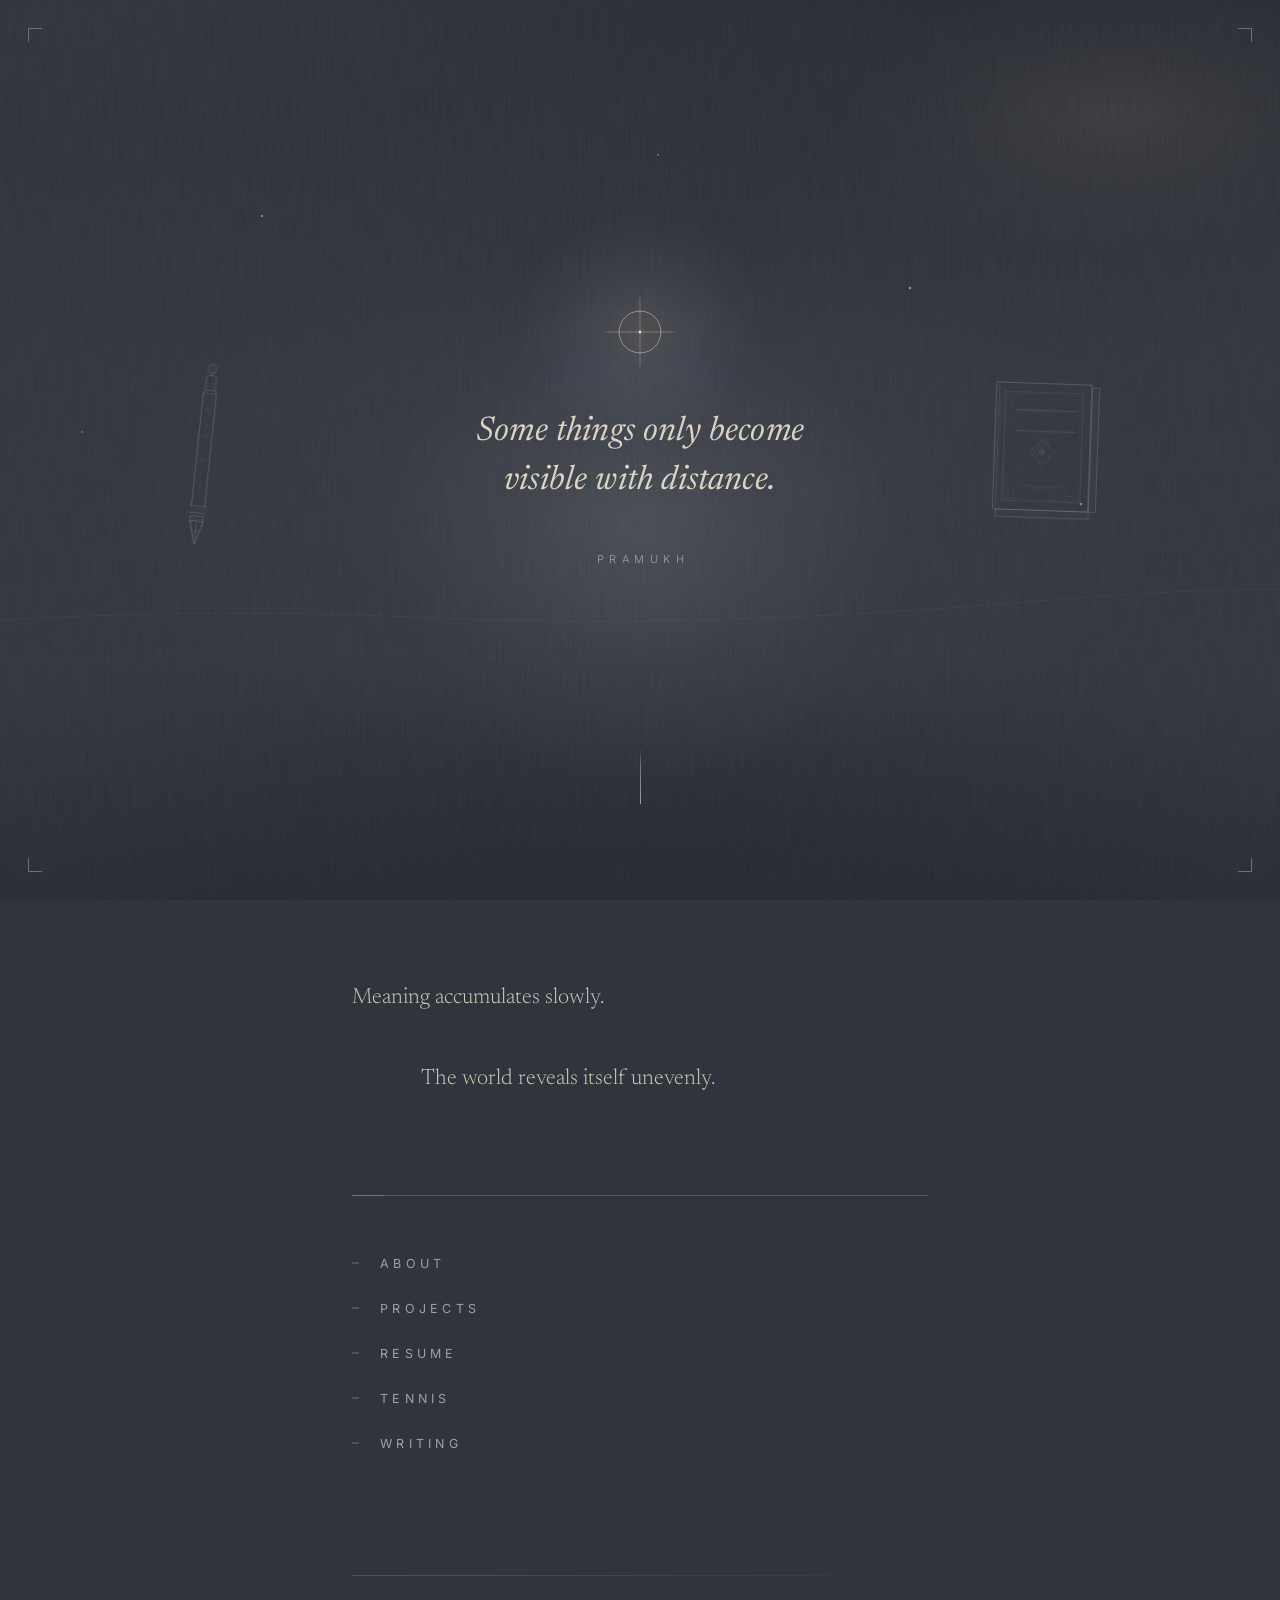
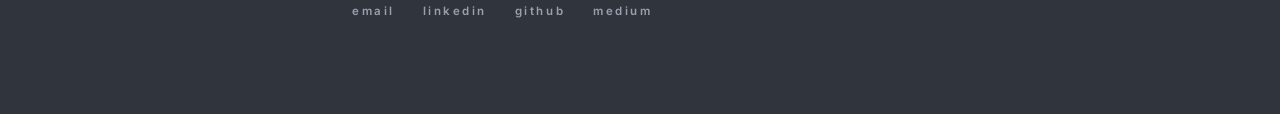
==== index.html @ 03851a11 "Initial website publish" ====
<!DOCTYPE html>
<html lang="en">
<head>
  <meta charset="UTF-8" />
  <meta name="viewport" content="width=device-width, initial-scale=1.0" />
  <title>Pramukh</title>
  <link rel="preconnect" href="https://fonts.googleapis.com">
  <link rel="preconnect" href="https://fonts.gstatic.com" crossorigin>
  <link href="https://fonts.googleapis.com/css2?family=Newsreader:ital,opsz,wght@0,6..72,300;0,6..72,400;0,6..72,500;1,6..72,300;1,6..72,400&family=Inter:wght@300;400;500&display=swap" rel="stylesheet">
  <link rel="stylesheet" href="style.css" />
</head>
<body class="is-threshold">

  <!-- Atmosphere — fixed behind everything -->
  <div class="threshold-atmosphere" aria-hidden="true">
    <div class="threshold-haze"></div>
    <svg class="threshold-veil" viewBox="0 0 1600 1000" preserveAspectRatio="xMidYMid slice" xmlns="http://www.w3.org/2000/svg">
      <g fill="none" stroke="currentColor" vector-effect="non-scaling-stroke">
        <!-- distant horizon contours -->
        <path d="M -80 700 Q 260 672 560 686 T 1240 668 T 1720 682" stroke-width="0.6" opacity="0.55"/>
        <path d="M -80 740 Q 320 720 640 730 T 1300 718 T 1720 728" stroke-width="0.5" opacity="0.4"/>
        <path d="M -80 786 Q 380 776 720 784 T 1340 776 T 1720 784" stroke-width="0.5" opacity="0.28"/>
        <!-- faint vertical hints (architectural) -->
        <line x1="240" y1="120" x2="240" y2="900" stroke-width="0.4" opacity="0.18"/>
        <line x1="1360" y1="160" x2="1360" y2="900" stroke-width="0.4" opacity="0.16"/>
        <!-- distant points of illumination -->
        <circle class="distant-light" cx="1100" cy="320" r="1.2" fill="currentColor"/>
        <circle class="distant-light" cx="380" cy="240" r="1" fill="currentColor"/>
        <circle class="distant-light" cx="820" cy="172" r="0.8" fill="currentColor"/>
        <circle class="distant-light" cx="1290" cy="560" r="1" fill="currentColor"/>
        <circle class="distant-light" cx="180" cy="480" r="0.7" fill="currentColor"/>
      </g>
    </svg>
    <div class="threshold-luminance" aria-hidden="true"></div>
    <div class="threshold-paper" aria-hidden="true"></div>
    <div class="threshold-grain"></div>
    <div class="threshold-scan" aria-hidden="true"></div>
    <div class="threshold-cursor-glow"></div>
  </div>

  <!-- Edge marginalia -->
  <span class="edge-mark edge-mark-tl" aria-hidden="true"></span>
  <span class="edge-mark edge-mark-tr" aria-hidden="true"></span>
  <span class="edge-mark edge-mark-bl" aria-hidden="true"></span>
  <span class="edge-mark edge-mark-br" aria-hidden="true"></span>


  <!-- First viewport: glyph · fragment · name -->
  <main class="threshold">

    <!-- Decorative ornate pen — left margin -->
    <div class="threshold-pen" aria-hidden="true">
      <svg viewBox="0 0 60 240" xmlns="http://www.w3.org/2000/svg">
        <g fill="none" stroke="currentColor" vector-effect="non-scaling-stroke">
          <!-- nib tip -->
          <path d="M 30 6 L 22 34 L 38 34 Z" stroke-width="0.7"/>
          <!-- nib slit -->
          <line x1="30" y1="14" x2="30" y2="32" stroke-width="0.45"/>
          <!-- breather hole -->
          <circle cx="30" cy="22" r="1.4" stroke-width="0.4"/>
          <!-- collar / section -->
          <path d="M 22 34 L 22 40 L 38 40 L 38 34" stroke-width="0.55"/>
          <line x1="22" y1="37" x2="38" y2="37" stroke-width="0.3" opacity="0.55"/>
          <!-- cap band ornament -->
          <line x1="20" y1="44" x2="40" y2="44" stroke-width="0.55"/>
          <line x1="20" y1="48" x2="40" y2="48" stroke-width="0.3" opacity="0.65"/>
          <line x1="20" y1="52" x2="40" y2="52" stroke-width="0.55"/>
          <!-- barrel -->
          <path d="M 22 52 L 22 188 Q 22 192 26 192 L 34 192 Q 38 192 38 188 L 38 52" stroke-width="0.6"/>
          <!-- ornate filigree along barrel -->
          <g stroke-width="0.32" opacity="0.6">
            <path d="M 26 78 Q 30 82 34 78 Q 30 74 26 78 Z"/>
            <path d="M 28 90 Q 30 92 32 90"/>
            <path d="M 26 108 Q 30 112 34 108 Q 30 104 26 108 Z"/>
            <path d="M 28 120 Q 30 122 32 120"/>
            <path d="M 26 138 Q 30 142 34 138 Q 30 134 26 138 Z"/>
            <path d="M 28 150 Q 30 152 32 150"/>
            <path d="M 26 168 Q 30 172 34 168 Q 30 164 26 168 Z"/>
          </g>
          <!-- end cap -->
          <line x1="22" y1="188" x2="38" y2="188" stroke-width="0.45"/>
          <path d="M 24 192 L 24 206 Q 24 210 28 210 L 32 210 Q 36 210 36 206 L 36 192" stroke-width="0.55"/>
          <line x1="24" y1="200" x2="36" y2="200" stroke-width="0.3" opacity="0.6"/>
          <!-- finial ball with ring -->
          <circle cx="30" cy="218" r="5.5" stroke-width="0.55"/>
          <circle cx="30" cy="218" r="2.4" stroke-width="0.32" opacity="0.7"/>
          <line x1="30" y1="210" x2="30" y2="212.5" stroke-width="0.4"/>
        </g>
      </svg>
    </div>

    <!-- Decorative book outline — right margin -->
    <div class="threshold-book" aria-hidden="true">
      <svg viewBox="0 0 152 198" xmlns="http://www.w3.org/2000/svg">
        <g fill="none" stroke="currentColor" vector-effect="non-scaling-stroke">

          <!-- Page block: bottom edge (tail), showing layered pages -->
          <rect x="14" y="180" width="124" height="10" stroke-width="0.55"/>
          <line x1="16" y1="183" x2="136" y2="183" stroke-width="0.2" opacity="0.55"/>
          <line x1="16" y1="185" x2="136" y2="185" stroke-width="0.2" opacity="0.45"/>
          <line x1="16" y1="187" x2="136" y2="187" stroke-width="0.2" opacity="0.35"/>
          <line x1="16" y1="189" x2="136" y2="189" stroke-width="0.2" opacity="0.25"/>

          <!-- Page block: right edge (fore-edge), showing layered pages -->
          <rect x="138" y="14" width="10" height="166" stroke-width="0.55"/>
          <line x1="141" y1="16" x2="141" y2="178" stroke-width="0.2" opacity="0.55"/>
          <line x1="143" y1="16" x2="143" y2="178" stroke-width="0.2" opacity="0.45"/>
          <line x1="145" y1="16" x2="145" y2="178" stroke-width="0.2" opacity="0.35"/>
          <line x1="147" y1="16" x2="147" y2="178" stroke-width="0.2" opacity="0.25"/>

          <!-- Front cover -->
          <rect x="10" y="10" width="128" height="170" rx="2" stroke-width="0.7"/>

          <!-- Spine indication: deeper line + faint inner edge -->
          <line x1="14" y1="14" x2="14" y2="176" stroke-width="0.5" opacity="0.7"/>
          <line x1="16" y1="14" x2="16" y2="176" stroke-width="0.22" opacity="0.4"/>

          <!-- Spine raised bands (typical of bound books) -->
          <line x1="10" y1="48" x2="14" y2="48" stroke-width="0.4" opacity="0.7"/>
          <line x1="10" y1="96" x2="14" y2="96" stroke-width="0.4" opacity="0.7"/>
          <line x1="10" y1="144" x2="14" y2="144" stroke-width="0.4" opacity="0.7"/>

          <!-- Inner gilt double border -->
          <rect x="22" y="22" width="104" height="146" stroke-width="0.4" opacity="0.7"/>
          <rect x="25" y="25" width="98" height="140" stroke-width="0.22" opacity="0.45"/>

          <!-- Upper title plate -->
          <line x1="38" y1="46" x2="118" y2="46" stroke-width="0.45"/>
          <line x1="42" y1="48.5" x2="114" y2="48.5" stroke-width="0.22" opacity="0.55"/>
          <line x1="38" y1="74" x2="118" y2="74" stroke-width="0.45"/>
          <line x1="42" y1="76.5" x2="114" y2="76.5" stroke-width="0.22" opacity="0.55"/>

          <!-- Central monogram -->
          <g transform="translate(74, 102)">
            <path d="M 0 -17 L 17 0 L 0 17 L -17 0 Z" stroke-width="0.45" opacity="0.85"/>
            <path d="M 0 -12 L 12 0 L 0 12 L -12 0 Z" stroke-width="0.3" opacity="0.55"/>
            <circle cx="0" cy="0" r="4" stroke-width="0.38"/>
            <circle cx="0" cy="0" r="1.4" fill="currentColor" stroke="none" opacity="0.75"/>
          </g>

          <!-- Lower flourish -->
          <path d="M 44 144 Q 74 154 104 144" stroke-width="0.32" opacity="0.6"/>
          <path d="M 52 148 Q 74 153 96 148" stroke-width="0.28" opacity="0.45"/>
          <path d="M 60 151 Q 74 153.5 88 151" stroke-width="0.22" opacity="0.32"/>

          <!-- Corner ornaments -->
          <g stroke-width="0.32" opacity="0.6">
            <path d="M 30 30 L 38 30 M 30 30 L 30 38"/>
            <path d="M 118 30 L 110 30 M 118 30 L 118 38"/>
            <path d="M 30 160 L 38 160 M 30 160 L 30 152"/>
            <path d="M 118 160 L 110 160 M 118 160 L 118 152"/>
          </g>

          <!-- Cover wear: faint scratches and patches -->
          <g stroke-width="0.18" opacity="0.35">
            <line x1="32" y1="40" x2="46" y2="42"/>
            <line x1="100" y1="42" x2="116" y2="40"/>
            <line x1="34" y1="120" x2="50" y2="121"/>
            <line x1="92" y1="128" x2="116" y2="129"/>
            <path d="M 28 60 Q 30 64 32 62"/>
            <path d="M 116 86 Q 118 90 120 88"/>
            <line x1="40" y1="166" x2="56" y2="166"/>
            <line x1="98" y1="168" x2="116" y2="168"/>
            <line x1="68" y1="38" x2="80" y2="38"/>
            <line x1="64" y1="172" x2="80" y2="172"/>
          </g>

          <!-- Worn / softened corner suggestions -->
          <path d="M 138 10 Q 136 11 134 11" stroke-width="0.4" opacity="0.7"/>
          <path d="M 138 180 L 136 178 L 134 180" stroke-width="0.32" opacity="0.55"/>
          <path d="M 14 180 L 16 178 L 18 180" stroke-width="0.32" opacity="0.55"/>

        </g>
      </svg>
    </div>

    <section class="threshold-vista">
      <div class="threshold-glyph" aria-hidden="true">
        <svg viewBox="0 0 80 80" xmlns="http://www.w3.org/2000/svg">
          <circle cx="40" cy="40" r="22" fill="none" stroke="currentColor" stroke-width="0.55"/>
          <line x1="6" y1="40" x2="74" y2="40" stroke="currentColor" stroke-width="0.45" stroke-opacity="0.78"/>
          <line x1="40" y1="6" x2="40" y2="74" stroke="currentColor" stroke-width="0.45" stroke-opacity="0.78"/>
          <circle cx="40" cy="40" r="1.6" fill="currentColor"/>
          <!-- faint outer halo ticks -->
          <g stroke="currentColor" stroke-width="0.4" stroke-opacity="0.45">
            <line x1="40" y1="2" x2="40" y2="6"/>
            <line x1="40" y1="74" x2="40" y2="78"/>
            <line x1="2" y1="40" x2="6" y2="40"/>
            <line x1="74" y1="40" x2="78" y2="40"/>
          </g>
        </svg>
      </div>

      <p class="threshold-fragment">
        Some things only become visible with distance.
      </p>

      <p class="threshold-name">Pramukh</p>
    </section>

    <div class="threshold-descent" aria-hidden="true">
      <span class="threshold-descent-line"></span>
    </div>
  </main>

  <!-- Beyond the threshold — quiet fragments and paths -->
  <section class="reverie">
    <ol class="reverie-fragments">
      <li>Meaning accumulates slowly.</li>
      <li>The world reveals itself unevenly.</li>
    </ol>

    <nav class="reverie-paths" aria-label="Other pages">
      <a href="about.html" data-soft-link>About</a>
      <a href="projects.html" data-soft-link>Projects</a>
      <a href="resume.html" data-soft-link>Resume</a>
      <a href="tennis.html" data-soft-link>Tennis</a>
      <a href="https://medium.com/@pramukhshankar28" target="_blank" rel="noopener">Writing</a>
    </nav>
  </section>

  <footer class="threshold-footer">
    <p class="threshold-footer-line" aria-hidden="true"></p>
    <div class="threshold-footer-links">
      <a href="mailto:pramukhshankar28@gmail.com">email</a>
      <a href="https://www.linkedin.com/in/pramukh-shankar-09989121a/" target="_blank" rel="noopener">linkedin</a>
      <a href="https://github.com/PSS128" target="_blank" rel="noopener">github</a>
      <a href="https://medium.com/@pramukhshankar28" target="_blank" rel="noopener">medium</a>
    </div>
  </footer>

  <script src="script.js"></script>
</body>
</html>
---- style.css ----
/* ── Reset & base ───────────────────────────────────────── */
*, *::before, *::after {
  box-sizing: border-box;
}

body {
  margin: 0;
  font-family: Georgia, 'Times New Roman', serif;
  background: #f7f5f2;
  color: #222;
  min-height: 100vh;
  display: flex;
  flex-direction: column;
}

a {
  color: #222;
}

/* ── Navigation ─────────────────────────────────────────── */
.nav {
  display: flex;
  justify-content: space-between;
  align-items: center;
  padding: 24px 48px;
  border-bottom: 1px solid #e0ddd8;
}

.logo {
  font-size: 18px;
  font-weight: bold;
  letter-spacing: 0.02em;
}

.logo a {
  text-decoration: none;
  color: #222;
}

.nav nav a {
  margin-left: 24px;
  text-decoration: none;
  font-size: 15px;
  color: #555;
  transition: color 0.15s;
}

.nav nav a:hover {
  color: #222;
  text-decoration: underline;
}

/* ── Hero (homepage) ────────────────────────────────────── */
.hero {
  flex: 1;
  max-width: 800px;
  margin: 80px auto 40px;
  text-align: center;
  padding: 0 24px;
}

.ascii {
  font-family: 'Courier New', Courier, monospace;
  font-size: 14px;
  line-height: 1.3;
  margin-bottom: 32px;
  color: #555;
  display: inline-block;
}

h1 {
  font-size: 48px;
  margin: 0 0 12px;
  font-weight: normal;
  letter-spacing: -0.01em;
}

.tagline {
  font-size: 18px;
  font-style: italic;
  color: #555;
  margin-bottom: 20px;
}

.intro {
  font-size: 17px;
  line-height: 1.7;
  color: #444;
  max-width: 560px;
  margin: 0 auto;
}

/* ── Content pages (about, projects, resume) ────────────── */
.content {
  flex: 1;
  max-width: 720px;
  margin: 60px auto;
  padding: 0 24px;
}

.content h1 {
  font-size: 36px;
  margin-bottom: 24px;
  text-align: left;
}

.content h2 {
  font-size: 22px;
  margin-top: 40px;
  margin-bottom: 10px;
  font-weight: normal;
  border-bottom: 1px solid #ddd;
  padding-bottom: 6px;
}

.content p {
  font-size: 16px;
  line-height: 1.75;
  color: #333;
}

.content ul {
  font-size: 16px;
  line-height: 1.9;
  color: #333;
  padding-left: 20px;
}

.section-intro {
  color: #666;
  font-style: italic;
  margin-top: -8px;
  margin-bottom: 36px;
}

/* ── Project cards ──────────────────────────────────────── */
.project {
  margin: 32px 0;
  padding: 24px 28px;
  border: 1px solid #ddd;
  border-radius: 8px;
  background: #fff;
}

.project-img {
  display: block;
  width: calc(100% + 56px);
  margin: -24px -28px 20px;
  height: 200px;
  object-fit: cover;
  border-radius: 8px 8px 0 0;
}

.project-header {
  display: flex;
  align-items: baseline;
  gap: 14px;
  flex-wrap: wrap;
  margin-bottom: 10px;
}

.project-header h2 {
  font-size: 20px;
  margin: 0;
  border: none;
  padding: 0;
}

.project-tags {
  font-size: 13px;
  color: #888;
  font-family: 'Courier New', Courier, monospace;
}

.project p {
  margin: 8px 0;
}

.project-finding {
  color: #555;
  font-style: italic;
  font-size: 15px !important;
}

.project-link {
  display: inline-block;
  margin-top: 10px;
  margin-right: 16px;
  font-size: 14px;
  text-decoration: none;
  color: #444;
  border-bottom: 1px solid #aaa;
}

.project-link:hover {
  color: #000;
  border-bottom-color: #000;
}

/* ── Resume page (accordion layout) ─────────────────────── */

/* Page wrapper */
.resume-page {
  flex: 1;
  max-width: 760px;
  margin: 56px auto 80px;
  padding: 0 24px;
}

/* Title + controls row */
.resume-top-bar {
  display: flex;
  align-items: baseline;
  justify-content: space-between;
  flex-wrap: wrap;
  gap: 12px;
  margin-bottom: 48px;
  border-bottom: 2px solid #222;
  padding-bottom: 16px;
}

.resume-title {
  font-size: 52px;
  font-weight: normal;
  letter-spacing: 0.12em;
  margin: 0;
  line-height: 1;
}

.resume-controls {
  display: flex;
  align-items: center;
  gap: 16px;
}

/* PDF download link */
.resume-pdf-link {
  font-size: 13px;
  color: #666;
  text-decoration: none;
  border-bottom: 1px solid #bbb;
  padding-bottom: 1px;
  transition: color 0.15s, border-color 0.15s;
}

.resume-pdf-link:hover {
  color: #222;
  border-bottom-color: #222;
}

/* Expand All / Collapse All button */
.toggle-all-btn {
  font-family: Georgia, 'Times New Roman', serif;
  font-size: 13px;
  color: #444;
  background: none;
  border: 1px solid #bbb;
  border-radius: 3px;
  padding: 5px 12px;
  cursor: pointer;
  transition: background 0.15s, color 0.15s, border-color 0.15s;
  white-space: nowrap;
}

.toggle-all-btn:hover {
  background: #222;
  color: #f7f5f2;
  border-color: #222;
}

/* Section block */
.resume-section {
  margin-bottom: 48px;
}

/* Section heading */
.section-heading {
  font-size: 11px;
  font-family: 'Courier New', Courier, monospace;
  letter-spacing: 0.18em;
  text-transform: uppercase;
  color: #888;
  font-weight: normal;
  margin: 0 0 14px;
  padding-bottom: 8px;
  border-bottom: 1px solid #e0ddd8;
}

/* Individual accordion entry */
.entry {
  border-left: 3px solid #e0ddd8;
  margin-bottom: 4px;
  transition: border-color 0.15s;
}

.entry:hover {
  border-left-color: #aaa;
}

/* Trigger button (the always-visible row) */
.entry-trigger {
  width: 100%;
  background: none;
  border: none;
  cursor: pointer;
  font-family: Georgia, 'Times New Roman', serif;
  text-align: left;
  padding: 14px 16px;
  display: flex;
  justify-content: space-between;
  align-items: flex-start;
  gap: 12px;
  color: #222;
  transition: background 0.12s;
}

.entry-trigger:hover {
  background: rgba(0, 0, 0, 0.03);
}

.entry-trigger:focus-visible {
  outline: 2px solid #555;
  outline-offset: -2px;
}

/* Left side of trigger: title + meta */
.entry-left {
  display: flex;
  flex-direction: column;
  gap: 3px;
}

.entry-title {
  font-size: 16px;
  font-weight: normal;
  line-height: 1.3;
  color: #222;
  transition: color 0.15s;
}

.entry-trigger:hover .entry-title {
  color: #555;
}

.entry-meta {
  font-size: 13px;
  color: #888;
  font-style: italic;
}

/* Right side of trigger: date + expand icon */
.entry-right {
  display: flex;
  align-items: center;
  gap: 10px;
  flex-shrink: 0;
  padding-top: 2px;
}

.entry-date {
  font-size: 12px;
  font-family: 'Courier New', Courier, monospace;
  color: #999;
  white-space: nowrap;
}

.entry-icon {
  font-size: 18px;
  color: #aaa;
  display: inline-block;
  transition: transform 0.25s ease, color 0.15s;
  line-height: 1;
  width: 16px;
  text-align: center;
}

/* Rotate icon when open */
.entry-trigger[aria-expanded="true"] .entry-icon {
  transform: rotate(90deg);
  color: #555;
}

/* Collapsible body */
.entry-body {
  max-height: 0;
  overflow: hidden;
  transition: max-height 0.3s ease-out;
}

.entry-body p {
  font-size: 15px;
  line-height: 1.75;
  color: #444;
  margin: 0 0 10px;
  padding: 0 16px;
}

.entry-body p:first-child {
  padding-top: 4px;
}

.entry-body p:last-child {
  padding-bottom: 14px;
  margin-bottom: 0;
}

/* Bullet list inside entry body */
.entry-body ul {
  font-size: 15px;
  line-height: 1.75;
  color: #444;
  margin: 4px 0 14px;
  padding: 0 16px 0 38px;
}

.entry-body ul li {
  margin-bottom: 6px;
}

.entry-body ul li:last-child {
  margin-bottom: 0;
}

/* Tool tags line inside entry body */
.entry-tools {
  font-size: 12px !important;
  font-family: 'Courier New', Courier, monospace;
  color: #999 !important;
  margin-top: 6px !important;
}

/* Placeholder label (shown in unfilled entries) */
.placeholder-label {
  font-size: 11px;
  font-family: 'Courier New', Courier, monospace;
  color: #bbb;
  font-style: normal;
  margin-left: 6px;
}

/* Skills grid inside accordion */
.skills-accordion-grid {
  display: grid;
  grid-template-columns: repeat(auto-fit, minmax(160px, 1fr));
  gap: 20px;
  padding: 8px 16px 18px;
}

.skill-col h3 {
  font-size: 12px;
  font-family: 'Courier New', Courier, monospace;
  letter-spacing: 0.1em;
  text-transform: uppercase;
  color: #888;
  font-weight: normal;
  margin: 0 0 8px;
}

.skill-col ul {
  list-style: none;
  padding: 0;
  margin: 0;
}

.skill-col ul li {
  font-size: 14px;
  color: #444;
  line-height: 1.8;
}

/* Legacy skills-grid (used on other pages if any) */
.skills-grid {
  display: grid;
  grid-template-columns: repeat(auto-fit, minmax(180px, 1fr));
  gap: 20px;
  margin-top: 12px;
}

.skill-group h3 {
  font-size: 15px;
  margin: 0 0 6px;
  font-weight: bold;
  color: #444;
}

.skill-group ul {
  margin: 0;
  padding-left: 18px;
}

/* ── Footer ─────────────────────────────────────────────── */
.footer {
  text-align: center;
  padding: 36px 20px;
  border-top: 1px solid #e0ddd8;
  font-size: 14px;
  color: #888;
}

.footer a {
  margin: 0 12px;
  text-decoration: none;
  color: #666;
  transition: color 0.15s;
}

.footer a:hover {
  color: #222;
}

/* ── Testimonials (slider) ───────────────────────────────── */
.testimonial-slider {
  margin: 20px 0 36px;
  position: relative;
  overflow: hidden;
}

.testimonial-track {
  display: flex;
  transition: transform 0.4s ease;
}

.testimonial-track .testimonial {
  min-width: 100%;
  box-sizing: border-box;
}

.testimonial-controls {
  display: flex;
  align-items: center;
  justify-content: center;
  gap: 16px;
  margin-top: 16px;
}

.testimonial-btn {
  background: none;
  border: 1px solid #ccc;
  border-radius: 3px;
  font-size: 22px;
  color: #666;
  cursor: pointer;
  padding: 2px 12px 4px;
  line-height: 1;
  font-family: Georgia, 'Times New Roman', serif;
  transition: background 0.15s, color 0.15s, border-color 0.15s;
}

.testimonial-btn:hover {
  background: #222;
  color: #f7f5f2;
  border-color: #222;
}

.testimonial-dots {
  display: flex;
  gap: 8px;
  align-items: center;
}

.testimonial-dot {
  width: 7px;
  height: 7px;
  border-radius: 50%;
  background: #ccc;
  border: none;
  padding: 0;
  cursor: pointer;
  transition: background 0.2s;
}

.testimonial-dot.active {
  background: #444;
}

.testimonial {
  background: #fff;
  border: 1px solid #e0ddd8;
  border-radius: 8px;
  padding: 20px 22px;
}

.testimonial-header {
  display: flex;
  justify-content: space-between;
  align-items: baseline;
  margin-bottom: 4px;
}

.testimonial-name {
  font-size: 15px;
  font-weight: bold;
  color: #222;
}

.testimonial-date {
  font-size: 12px;
  font-family: 'Courier New', Courier, monospace;
  color: #aaa;
}

.testimonial-stars {
  color: #c8a96e;
  font-size: 13px;
  letter-spacing: 1px;
  margin-bottom: 10px;
}

.testimonial-text {
  font-size: 14px;
  line-height: 1.75;
  color: #444;
  margin: 0;
}

/* ── Photo gallery ───────────────────────────────────────── */
.tennis-gallery {
  display: grid;
  grid-template-columns: repeat(auto-fill, minmax(200px, 1fr));
  gap: 10px;
  margin: 20px 0 36px;
}

.tennis-gallery img {
  width: 100%;
  aspect-ratio: 4 / 3;
  object-fit: cover;
  border-radius: 4px;
  cursor: pointer;
  filter: brightness(0.97);
  transition: filter 0.2s, transform 0.2s;
  display: block;
}

.tennis-gallery img:hover {
  filter: brightness(1.04);
  transform: scale(1.02);
}

/* ── Lightbox ────────────────────────────────────────────── */
.lightbox {
  position: fixed;
  inset: 0;
  background: rgba(0, 0, 0, 0.88);
  display: flex;
  align-items: center;
  justify-content: center;
  z-index: 1000;
}

.lightbox[hidden] {
  display: none;
}

.lightbox-img {
  max-width: 90vw;
  max-height: 85vh;
  object-fit: contain;
  border-radius: 4px;
  box-shadow: 0 8px 40px rgba(0,0,0,0.5);
}

.lightbox-close {
  position: absolute;
  top: 20px;
  right: 28px;
  background: none;
  border: none;
  color: #fff;
  font-size: 36px;
  cursor: pointer;
  line-height: 1;
  opacity: 0.7;
  transition: opacity 0.15s;
}

.lightbox-close:hover { opacity: 1; }

.lightbox-prev,
.lightbox-next {
  position: absolute;
  top: 50%;
  transform: translateY(-50%);
  background: none;
  border: none;
  color: #fff;
  font-size: 52px;
  cursor: pointer;
  opacity: 0.6;
  transition: opacity 0.15s;
  line-height: 1;
  padding: 0 16px;
  user-select: none;
}

.lightbox-prev { left: 8px; }
.lightbox-next { right: 8px; }
.lightbox-prev:hover,
.lightbox-next:hover { opacity: 1; }

/* ── Tennis coaching cards ──────────────────────────────── */
.coaching-grid {
  display: grid;
  grid-template-columns: repeat(auto-fit, minmax(200px, 1fr));
  gap: 20px;
  margin: 20px 0 36px;
}

.coaching-card {
  padding: 20px 22px;
  border: 1px solid #ddd;
  border-radius: 8px;
  background: #fff;
}

.coaching-card h3 {
  font-size: 16px;
  margin: 0 0 8px;
  font-weight: bold;
}

.coaching-card p {
  font-size: 15px;
  margin: 0;
  color: #444;
}

/* ── About page (scoped — does not affect other pages) ──── */
.about-page {
  flex: 1;
  position: relative;
  max-width: 1040px;
  margin: 56px auto 96px;
  padding: 0 32px;
  font-family: 'Inter', -apple-system, BlinkMacSystemFont, 'Segoe UI', sans-serif;
}

/* Faint grid backdrop — fits the urban data theme */
.about-page::before {
  content: '';
  position: absolute;
  inset: -40px 0 0 0;
  background-image:
    linear-gradient(to right, rgba(40, 40, 40, 0.06) 1px, transparent 1px),
    linear-gradient(to bottom, rgba(40, 40, 40, 0.06) 1px, transparent 1px);
  background-size: 44px 44px;
  pointer-events: none;
  z-index: 0;
  -webkit-mask-image: linear-gradient(to bottom, rgba(0, 0, 0, 0.7), rgba(0, 0, 0, 0.0) 75%);
          mask-image: linear-gradient(to bottom, rgba(0, 0, 0, 0.7), rgba(0, 0, 0, 0.0) 75%);
}

.about-page > * {
  position: relative;
  z-index: 1;
}

/* Hero — two columns */
.about-hero {
  display: grid;
  grid-template-columns: 1.15fr 0.85fr;
  gap: 56px;
  align-items: center;
  min-height: 360px;
  margin-bottom: 96px;
}

.about-hero-text {
  max-width: 540px;
}

.about-eyebrow {
  font-family: 'Courier New', Courier, monospace;
  font-size: 11px;
  letter-spacing: 0.22em;
  text-transform: uppercase;
  color: #888;
  margin: 0 0 18px;
}

.about-headline {
  font-family: 'Playfair Display', Georgia, 'Times New Roman', serif;
  font-size: 56px;
  font-weight: 500;
  line-height: 1.05;
  letter-spacing: -0.015em;
  color: #1a1a1a;
  margin: 0 0 22px;
}

.about-lede {
  font-family: 'Inter', -apple-system, sans-serif;
  font-size: 22px;
  line-height: 1.5;
  font-weight: 400;
  color: #2a2a2a;
  margin: 0;
}

.about-hero-visual {
  display: flex;
  justify-content: center;
  align-items: center;
}

.about-graphic {
  width: 100%;
  max-width: 360px;
  height: auto;
  opacity: 0.92;
}

/* Sections */
.about-section {
  max-width: 680px;
  margin: 0 auto 72px;
}

.about-section:last-of-type {
  margin-bottom: 0;
}

.about-section-label {
  font-family: 'Courier New', Courier, monospace;
  font-size: 11px;
  letter-spacing: 0.22em;
  text-transform: uppercase;
  color: #8a8a8a;
  font-weight: normal;
  margin: 0 0 18px;
  padding-bottom: 10px;
  border-bottom: 1px solid #e0ddd8;
}

.about-section p {
  font-family: 'Inter', -apple-system, sans-serif;
  font-size: 17px;
  line-height: 1.72;
  color: #2f2f2f;
  margin: 0 0 18px;
}

.about-section a:not(.about-cta) {
  color: #1a1a1a;
  text-decoration: none;
  border-bottom: 1px solid #aaa;
  transition: border-color 0.2s ease, color 0.2s ease;
}

.about-section a:not(.about-cta):hover {
  color: #000;
  border-bottom-color: #000;
}

/* Interest tags / chips */
.about-tags {
  display: flex;
  flex-wrap: wrap;
  gap: 10px;
  margin-top: 14px;
}

.about-tag {
  display: inline-block;
  padding: 7px 16px;
  border: 1px solid #cfcac1;
  border-radius: 999px;
  font-family: 'Inter', sans-serif;
  font-size: 13px;
  color: #444;
  background: rgba(255, 255, 255, 0.55);
  transition: transform 0.2s ease, background 0.2s ease,
              border-color 0.2s ease, color 0.2s ease,
              box-shadow 0.2s ease;
  cursor: default;
}

.about-tag:hover {
  transform: translateY(-2px);
  background: #1a1a1a;
  color: #f7f5f2;
  border-color: #1a1a1a;
  box-shadow: 0 4px 14px rgba(0, 0, 0, 0.08);
}

/* CTA buttons */
.about-cta {
  display: inline-flex;
  align-items: center;
  gap: 8px;
  margin-top: 4px;
  padding: 10px 20px;
  border: 1px solid #1a1a1a;
  border-radius: 4px;
  font-family: 'Inter', sans-serif;
  font-size: 14px;
  font-weight: 500;
  color: #1a1a1a;
  background: transparent;
  text-decoration: none;
  transition: background 0.2s ease, color 0.2s ease, transform 0.2s ease;
}

.about-cta .cta-arrow {
  transition: transform 0.2s ease;
  display: inline-block;
}

.about-cta:hover {
  background: #1a1a1a;
  color: #f7f5f2;
}

.about-cta:hover .cta-arrow {
  transform: translateX(3px);
}

/* Personal section — visually lighter */
.about-personal p {
  font-size: 15px;
  color: #555;
  line-height: 1.75;
}

.about-personal-intro {
  font-style: italic;
  color: #888 !important;
  margin-bottom: 6px !important;
  font-size: 14px !important;
}

/* Scroll reveal */
.reveal {
  opacity: 0;
  transform: translateY(18px);
  transition: opacity 0.7s ease, transform 0.7s ease;
}

.reveal.is-visible {
  opacity: 1;
  transform: translateY(0);
}

@media (prefers-reduced-motion: reduce) {
  .reveal {
    opacity: 1;
    transform: none;
    transition: none;
  }
}

/* About — responsive */
@media (max-width: 820px) {
  .about-hero {
    grid-template-columns: 1fr;
    gap: 32px;
    margin-bottom: 64px;
    min-height: 0;
  }

  .about-hero-visual {
    order: -1;
  }

  .about-graphic {
    max-width: 240px;
  }

  .about-headline {
    font-size: 42px;
  }

  .about-lede {
    font-size: 19px;
  }
}

@media (max-width: 480px) {
  .about-page {
    padding: 0 22px;
    margin-top: 36px;
  }

  .about-headline {
    font-size: 34px;
  }

  .about-lede {
    font-size: 17px;
  }

  .about-section p {
    font-size: 16px;
  }
}

/* ── Responsive ─────────────────────────────────────────── */
@media (max-width: 600px) {
  .nav {
    padding: 16px 20px;
  }

  .nav nav a {
    margin-left: 14px;
  }

  h1 {
    font-size: 34px;
  }

  .hero {
    margin-top: 48px;
  }

  /* Resume accordion: mobile */
  .resume-top-bar {
    flex-direction: column;
    align-items: flex-start;
    gap: 14px;
    margin-bottom: 36px;
  }

  .resume-title {
    font-size: 38px;
  }

  .entry-trigger {
    flex-direction: column;
    gap: 6px;
  }

  .entry-right {
    flex-direction: row-reverse;
    justify-content: flex-end;
    gap: 10px;
  }

  .entry-date {
    font-size: 11px;
  }
}

/* ── Book-themed homepage (scoped to .book-page) ─────────── */
.book-page {
  flex: 1;
  padding: 56px 24px 80px;
  background:
    radial-gradient(circle at 18% 12%, rgba(180, 140, 80, 0.07), transparent 45%),
    radial-gradient(circle at 82% 78%, rgba(180, 140, 80, 0.05), transparent 50%);
}

.book {
  position: relative;
  max-width: 760px;
  margin: 0 auto;
  padding: 78px 84px 64px;
  background-color: #f4ecd8;
  background-image:
    radial-gradient(rgba(120, 90, 50, 0.05) 1px, transparent 1px),
    radial-gradient(rgba(120, 90, 50, 0.04) 1px, transparent 1px);
  background-size: 3px 3px, 7px 7px;
  background-position: 0 0, 2px 1px;
  border: 1px solid #d6c9a8;
  border-radius: 2px;
  color: #2a2118;
  font-family: 'Cormorant Garamond', Georgia, 'Times New Roman', serif;
  box-shadow:
    inset 0 0 0 1px rgba(255, 255, 255, 0.55),
    inset 0 0 60px rgba(120, 80, 30, 0.08),
    0 1px 2px rgba(60, 40, 10, 0.06),
    0 14px 38px rgba(60, 40, 10, 0.14);
}

/* Spine shadow on the left edge */
.book::before {
  content: '';
  position: absolute;
  top: 0;
  bottom: 0;
  left: 0;
  width: 16px;
  background: linear-gradient(
    to right,
    rgba(60, 40, 10, 0.22),
    rgba(60, 40, 10, 0.08) 55%,
    transparent
  );
  border-radius: 2px 0 0 2px;
  pointer-events: none;
}

/* Faint right-edge curl */
.book::after {
  content: '';
  position: absolute;
  top: 0;
  bottom: 0;
  right: 0;
  width: 10px;
  background: linear-gradient(
    to left,
    rgba(60, 40, 10, 0.07),
    transparent
  );
  border-radius: 0 2px 2px 0;
  pointer-events: none;
}

/* Decorative corner ornaments */
.book-corner {
  position: absolute;
  font-size: 14px;
  color: #b89968;
  opacity: 0.55;
  pointer-events: none;
}

.book-corner-tl { top: 22px; left: 28px; }
.book-corner-tr { top: 22px; right: 28px; }
.book-corner-bl { bottom: 22px; left: 28px; }
.book-corner-br { bottom: 22px; right: 28px; }

/* Title page */
.book-titlepage {
  text-align: center;
  padding: 16px 0 28px;
}

.book-edition {
  font-family: 'Cormorant Garamond', Georgia, serif;
  font-style: italic;
  font-size: 13px;
  letter-spacing: 0.22em;
  color: #9a8154;
  margin: 0 0 36px;
  text-transform: uppercase;
}

.book-title {
  font-family: 'Playfair Display', Georgia, serif;
  font-size: 92px;
  font-weight: 500;
  letter-spacing: 0.04em;
  margin: 0 0 6px;
  color: #1d1812;
  line-height: 1;
  text-shadow: 0 1px 0 rgba(255, 255, 255, 0.5);
}

.book-subtitle {
  font-family: 'Cormorant Garamond', Georgia, serif;
  font-style: italic;
  font-size: 22px;
  color: #5a4a32;
  margin: 0 0 30px;
  font-weight: 400;
  letter-spacing: 0.02em;
}

.book-flourish {
  display: flex;
  align-items: center;
  justify-content: center;
  gap: 14px;
  margin: 0 auto 30px;
  max-width: 320px;
}

.book-flourish-rule {
  flex: 1;
  height: 1px;
  background: linear-gradient(to right, transparent, #b89968, transparent);
}

.book-flourish-mark {
  font-size: 14px;
  color: #b89968;
  letter-spacing: 0.08em;
  flex-shrink: 0;
}

.book-author {
  font-family: 'Playfair Display', Georgia, serif;
  font-size: 15px;
  letter-spacing: 0.32em;
  color: #2a2118;
  margin: 0 0 6px;
  text-transform: uppercase;
  font-weight: 500;
}

.book-imprint {
  font-family: 'Cormorant Garamond', Georgia, serif;
  font-style: italic;
  font-size: 14px;
  color: #8a7656;
  margin: 0;
  letter-spacing: 0.06em;
}

/* Decorative rule */
.book-rule {
  border: none;
  height: 1px;
  background: linear-gradient(
    to right,
    transparent,
    #b89968 18%,
    #b89968 82%,
    transparent
  );
  margin: 36px 0;
}

/* Epigraph */
.book-epigraph {
  text-align: center;
  max-width: 480px;
  margin: 0 auto;
  padding: 4px 0;
}

.book-epigraph-text {
  font-family: 'Cormorant Garamond', Georgia, serif;
  font-style: italic;
  font-size: 19px;
  color: #4a3e2a;
  line-height: 1.5;
  margin: 0 0 10px;
}

.book-epigraph-attr {
  font-family: 'Cormorant Garamond', Georgia, serif;
  font-size: 13px;
  color: #8a7656;
  letter-spacing: 0.05em;
  margin: 0;
}

/* Section labels */
.book-label {
  font-family: 'Cormorant Garamond', Georgia, serif;
  font-style: italic;
  font-size: 13px;
  letter-spacing: 0.18em;
  color: #9a8154;
  text-align: center;
  margin: 0 0 22px;
  text-transform: uppercase;
}

/* Dust jacket blurb */
.book-jacket {
  max-width: 560px;
  margin: 0 auto;
}

.book-blurb {
  font-family: 'Cormorant Garamond', Georgia, serif;
  font-size: 19px;
  line-height: 1.7;
  color: #2f2618;
  text-align: justify;
  hyphens: auto;
  margin: 0;
}

.book-blurb::after {
  content: '';
  display: block;
  clear: both;
}

/* Drop cap */
.book-dropcap {
  float: left;
  font-family: 'Playfair Display', Georgia, serif;
  font-size: 76px;
  line-height: 0.85;
  padding: 8px 12px 0 0;
  color: #7a4818;
  font-weight: 600;
  margin-top: 4px;
  text-shadow: 0 1px 0 rgba(255, 255, 255, 0.4);
}

/* Ornamental divider */
.book-divider {
  text-align: center;
  margin: 48px 0;
  font-size: 22px;
  color: #b89968;
  letter-spacing: 0.4em;
  display: flex;
  align-items: center;
  justify-content: center;
  gap: 18px;
}

.book-divider::before,
.book-divider::after {
  content: '';
  width: 90px;
  height: 1px;
  background: linear-gradient(to right, transparent, #c8af80);
}

.book-divider::after {
  background: linear-gradient(to left, transparent, #c8af80);
}

.book-divider span {
  display: inline-block;
  transform: translateY(-2px);
}

/* Table of Contents */
.book-toc {
  margin: 0 auto;
}

.book-toc-heading {
  font-family: 'Playfair Display', Georgia, serif;
  font-size: 34px;
  font-weight: 500;
  text-align: center;
  margin: 0 0 36px;
  color: #1d1812;
  letter-spacing: 0.04em;
  font-style: italic;
}

.book-toc-heading::after {
  content: '';
  display: block;
  width: 64px;
  height: 1px;
  background: #b89968;
  margin: 14px auto 0;
}

.book-chapters {
  list-style: none;
  padding: 0;
  margin: 0;
}

.book-chapters li {
  margin: 0;
  padding: 0;
}

.book-chapter {
  display: grid;
  grid-template-columns: 56px 1fr;
  gap: 22px;
  padding: 20px 10px;
  text-decoration: none;
  color: inherit;
  border-bottom: 1px solid rgba(184, 153, 104, 0.28);
  transition: background 0.25s ease;
}

.book-chapters li:last-child .book-chapter {
  border-bottom: none;
}

.book-chapter:hover {
  background: rgba(184, 153, 104, 0.10);
}

.book-chapter:hover .book-numeral {
  color: #7a4818;
}

.book-chapter:hover .book-chapter-title {
  color: #7a4818;
}

.book-numeral {
  font-family: 'Playfair Display', Georgia, serif;
  font-size: 36px;
  font-style: italic;
  font-weight: 500;
  color: #b89968;
  text-align: right;
  padding-top: 0;
  line-height: 1;
  transition: color 0.25s ease;
}

.book-row-main {
  display: flex;
  flex-direction: column;
  gap: 6px;
  min-width: 0;
}

.book-row-line {
  display: flex;
  align-items: baseline;
  gap: 10px;
  min-width: 0;
}

.book-chapter-title {
  font-family: 'Playfair Display', Georgia, serif;
  font-size: 24px;
  font-weight: 500;
  color: #1d1812;
  letter-spacing: 0.01em;
  line-height: 1.2;
  flex-shrink: 0;
  transition: color 0.25s ease;
}

.book-leader {
  flex: 1 1 auto;
  border-bottom: 2px dotted #b89968;
  height: 0;
  margin: 0 4px;
  transform: translateY(-4px);
  min-width: 28px;
}

.book-pageno {
  font-family: 'Cormorant Garamond', Georgia, serif;
  font-style: italic;
  font-size: 17px;
  color: #6a5a3e;
  letter-spacing: 0.06em;
  flex-shrink: 0;
}

.book-chapter-desc {
  font-family: 'Cormorant Garamond', Georgia, serif;
  font-style: italic;
  font-size: 16px;
  color: #6a5a3e;
  line-height: 1.45;
}

.book-ext-mark {
  font-size: 14px;
  color: #b89968;
  margin-left: 4px;
  font-style: normal;
  font-weight: 400;
  vertical-align: 2px;
}

/* Colophon */
.book-colophon {
  text-align: center;
  margin-top: 12px;
}

.book-colophon-mark {
  font-size: 18px;
  color: #b89968;
  margin: 0 0 14px;
  letter-spacing: 0.4em;
}

.book-colophon-text {
  font-family: 'Cormorant Garamond', Georgia, serif;
  font-style: italic;
  font-size: 14px;
  color: #8a7656;
  line-height: 1.7;
  max-width: 440px;
  margin: 0 auto;
}

/* Single page-number tag in lower corner */
.book-pagenum-corner {
  position: absolute;
  bottom: 26px;
  right: 36px;
  font-family: 'Cormorant Garamond', Georgia, serif;
  font-style: italic;
  font-size: 13px;
  color: #9a8154;
  letter-spacing: 0.18em;
}

/* Book-page responsive */
@media (max-width: 760px) {
  .book {
    padding: 56px 38px 48px;
  }
  .book::before {
    width: 10px;
  }
  .book-title {
    font-size: 68px;
  }
  .book-subtitle {
    font-size: 19px;
  }
  .book-blurb {
    font-size: 17px;
  }
  .book-chapter {
    grid-template-columns: 44px 1fr;
    gap: 16px;
    padding: 16px 6px;
  }
  .book-numeral {
    font-size: 30px;
  }
  .book-chapter-title {
    font-size: 20px;
  }
  .book-chapter-desc {
    font-size: 15px;
  }
  .book-divider::before,
  .book-divider::after {
    width: 50px;
  }
  .book-corner {
    font-size: 12px;
  }
  .book-corner-tl, .book-corner-tr,
  .book-corner-bl, .book-corner-br {
    display: none;
  }
}

@media (max-width: 480px) {
  .book-page {
    padding: 32px 14px 56px;
  }
  .book {
    padding: 42px 26px 36px;
  }
  .book-title {
    font-size: 52px;
  }
  .book-subtitle {
    font-size: 16px;
  }
  .book-edition {
    font-size: 11px;
  }
  .book-row-line {
    flex-wrap: wrap;
    gap: 6px;
  }
  .book-leader {
    display: none;
  }
  .book-pageno {
    font-size: 15px;
  }
  .book-pagenum-corner {
    display: none;
  }
}

/* ── Book — Animations, ornaments, grain, glow ──────────── */

/* Soft fade-in on load */
.book-page {
  opacity: 0;
  transform: translateY(10px);
  animation: book-fade-in 1100ms cubic-bezier(0.16, 1, 0.3, 1) 80ms forwards;
}

@keyframes book-fade-in {
  to {
    opacity: 1;
    transform: translateY(0);
  }
}

/* Slow paper-grain shimmer overlay */
.book {
  isolation: isolate; /* contain z-index: -1 inside the book */
}

.book-grain {
  position: absolute;
  inset: 0;
  pointer-events: none;
  z-index: -1;
  border-radius: 2px;
  opacity: 0.42;
  mix-blend-mode: multiply;
  background-image: url("data:image/svg+xml;utf8,<svg xmlns='http://www.w3.org/2000/svg' width='240' height='240'><filter id='n'><feTurbulence type='fractalNoise' baseFrequency='0.85' numOctaves='2' stitchTiles='stitch'/><feColorMatrix values='0 0 0 0 0.32 0 0 0 0 0.22 0 0 0 0 0.10 0 0 0 0.45 0'/></filter><rect width='100%' height='100%' filter='url(%23n)'/></svg>");
  background-size: 240px 240px;
  animation: grain-drift 11s steps(60) infinite;
}

@keyframes grain-drift {
  0%   { background-position:    0px    0px; }
  16%  { background-position:   -7px    4px; }
  33%  { background-position:    5px   -8px; }
  50%  { background-position:   -3px    7px; }
  66%  { background-position:    8px   -2px; }
  83%  { background-position:   -6px   -5px; }
  100% { background-position:    0px    0px; }
}

/* Cursor-illumination overlay (a candle on the page) */
.book-cursor-light {
  position: fixed;
  inset: 0;
  pointer-events: none;
  z-index: 4;
  opacity: 0;
  transition: opacity 700ms ease;
  background: radial-gradient(
    320px circle at var(--mx, 50%) var(--my, 50%),
    rgba(255, 220, 150, 0.22),
    rgba(255, 220, 150, 0.08) 35%,
    transparent 70%
  );
  mix-blend-mode: soft-light;
}

.book-cursor-light.is-active {
  opacity: 1;
}

/* ── Decorative ornaments (SVG) ─────────────────────────── */

.book-frontispiece {
  display: flex;
  justify-content: center;
  margin: -8px auto 22px;
  color: #b89968;
  will-change: transform;
}

.book-frontispiece svg {
  width: 72px;
  height: 72px;
  opacity: 0.85;
  animation: compass-breathe 9s ease-in-out infinite;
}

@keyframes compass-breathe {
  0%, 100% { transform: rotate(0); opacity: 0.82; }
  50%      { transform: rotate(2deg); opacity: 0.95; }
}

.book-monogram {
  display: flex;
  justify-content: center;
  margin: 22px auto 0;
  color: #7a4818;
  will-change: transform;
}

.book-monogram svg {
  width: 46px;
  height: 46px;
  opacity: 0.78;
  transition: opacity 0.5s ease, transform 0.5s ease;
}

.book-monogram:hover svg {
  opacity: 1;
  transform: rotate(-3deg) scale(1.04);
}

/* Tiny archival stamp, top-right of the book */
.book-stamp {
  position: absolute;
  top: 32px;
  right: 36px;
  width: 96px;
  height: 96px;
  z-index: 3;
  color: #8a3a1c;
  opacity: 0.55;
  transform: rotate(-7deg);
  transform-origin: center;
  pointer-events: none;
  transition: opacity 0.6s ease, transform 0.6s ease;
  filter: drop-shadow(0 1px 0 rgba(255,255,255,0.4));
}

.book:hover .book-stamp {
  opacity: 0.78;
  transform: rotate(-5deg) scale(1.02);
}

.book-stamp svg {
  width: 100%;
  height: 100%;
}

/* Chapter marker (icon + numeral stacked) */
.book-chapter-marker {
  display: flex;
  flex-direction: column;
  align-items: center;
  justify-content: flex-start;
  gap: 6px;
  padding-top: 2px;
}

.book-chapter-icon {
  display: block;
  width: 36px;
  height: 36px;
  color: #b89968;
  opacity: 0.85;
  transition: color 0.5s ease, opacity 0.5s ease, transform 0.5s ease;
}

.book-chapter-icon svg {
  width: 100%;
  height: 100%;
  display: block;
}

.book-chapter-icon-faded {
  opacity: 0.65;
}

.book-chapter:hover .book-chapter-icon {
  color: #7a4818;
  opacity: 1;
  transform: scale(1.08) rotate(-2deg);
}

/* ── Slow hover glow on chapter titles ──────────────────── */
.book-chapter-title {
  transition: color 0.6s ease, text-shadow 0.8s ease, letter-spacing 0.6s ease;
}

.book-chapter:hover .book-chapter-title {
  color: #5e3210;
  text-shadow:
    0 0 14px rgba(184, 153, 104, 0.55),
    0 0 28px rgba(184, 153, 104, 0.32);
  letter-spacing: 0.02em;
}

.book-chapter-desc {
  transition: color 0.5s ease;
}

.book-chapter:hover .book-chapter-desc {
  color: #4a3a1e;
}

/* Ornamental hover glow on TOC heading too */
.book-toc-heading,
.book-title {
  transition: text-shadow 0.9s ease, color 0.5s ease;
}

.book-toc-heading:hover {
  text-shadow:
    0 0 16px rgba(184, 153, 104, 0.45),
    0 0 32px rgba(184, 153, 104, 0.22);
}

.book-title:hover {
  text-shadow:
    0 1px 0 rgba(255, 255, 255, 0.5),
    0 0 22px rgba(184, 153, 104, 0.4),
    0 0 44px rgba(184, 153, 104, 0.22);
}

/* ── Parallax on cover (transforms set by JS) ───────────── */
[data-parallax-depth] {
  transition: transform 250ms cubic-bezier(0.2, 0.8, 0.2, 1);
  will-change: transform;
}

/* ── Page-turn transition between chapters ──────────────── */
.book {
  transform-style: preserve-3d;
  transform-origin: left center;
  transition: transform 380ms cubic-bezier(0.55, 0, 0.65, 0.4),
              opacity 380ms ease,
              filter 380ms ease;
}

.book.is-turning {
  transform: perspective(1600px) rotateY(-22deg) translateX(-14px);
  opacity: 0;
  filter: blur(1.5px);
}

/* Hover-leaning idle: the book breathes faintly */
.book {
  animation: book-settle 14s ease-in-out infinite;
}

@keyframes book-settle {
  0%, 100% {
    box-shadow:
      inset 0 0 0 1px rgba(255, 255, 255, 0.55),
      inset 0 0 60px rgba(120, 80, 30, 0.08),
      0 1px 2px rgba(60, 40, 10, 0.06),
      0 14px 38px rgba(60, 40, 10, 0.14);
  }
  50% {
    box-shadow:
      inset 0 0 0 1px rgba(255, 255, 255, 0.55),
      inset 0 0 80px rgba(120, 80, 30, 0.10),
      0 1px 2px rgba(60, 40, 10, 0.06),
      0 18px 46px rgba(60, 40, 10, 0.18);
  }
}

/* ── Reduced motion ─────────────────────────────────────── */
@media (prefers-reduced-motion: reduce) {
  .book-page,
  .book,
  .book-grain,
  .book-frontispiece svg,
  [data-parallax-depth] {
    animation: none !important;
    transition: none !important;
  }
  .book-page {
    opacity: 1;
    transform: none;
  }
  .book.is-turning {
    transform: none;
    opacity: 1;
    filter: none;
  }
  .book-cursor-light {
    display: none;
  }
}

/* Smaller stamp + frontispiece on mobile */
@media (max-width: 760px) {
  .book-stamp {
    width: 72px;
    height: 72px;
    top: 22px;
    right: 22px;
  }
  .book-frontispiece svg {
    width: 56px;
    height: 56px;
  }
  .book-chapter-icon {
    width: 28px;
    height: 28px;
  }
  .book-monogram svg {
    width: 38px;
    height: 38px;
  }
}

@media (max-width: 480px) {
  .book-stamp {
    width: 60px;
    height: 60px;
    top: 14px;
    right: 14px;
    opacity: 0.42;
  }
  .book-cursor-light {
    display: none; /* skip on touch / mobile */
  }
}

/* ────────────────────────────────────────────────────────── */
/* ── Threshold homepage ─────────────────────────────────── */
/* ────────────────────────────────────────────────────────── */

body.is-threshold {
  /* ── Dark palette (softer twilight, shown at scroll = 0) ── */
  --th-bg-dark:        #30343d;   /* lifted twilight, less inky */
  --th-bg-deep-dark:   #242830;
  --th-bg-lift-dark:   #3b404a;
  --th-text-dark:      #dcd5c5;
  --th-text-soft-dark: #cfc8b6;
  --th-muted-dark:     #9aa0ae;
  --th-quiet-dark:     #6a707d;
  --th-line-dark:      #4d5460;

  /* ── Light palette (warm parchment, shown at scroll = 1) ── */
  --th-bg-light:        #ded8c8;   /* warm vellum rather than paper-white */
  --th-bg-deep-light:   #cbc4b0;
  --th-bg-lift-light:   #e9e3d2;
  --th-text-light:      #333740;   /* softer ink, not jet-black */
  --th-text-soft-light: #424752;
  --th-muted-light:     #6c707c;
  --th-quiet-light:     #8c8f98;
  --th-line-light:      #b4ae9c;

  /* ── Interpolated palette driven by scroll ──────────────── */
  /* Background-class tokens are static; the daylight layer below fades in. */
  --th-bg:        var(--th-bg-dark);
  --th-bg-deep:   var(--th-bg-deep-dark);
  --th-bg-lift:   var(--th-bg-lift-dark);
  --th-line:      color-mix(in srgb, var(--th-line-dark), var(--th-line-light) calc(var(--th-scroll-text, 0) * 100%));
  /* Text-class tokens use their own eased value so contrast changes
     gradually instead of flipping late in the scroll. */
  --th-text:      color-mix(in srgb, var(--th-text-dark),      var(--th-text-light)      calc(var(--th-scroll-text, 0) * 100%));
  --th-text-soft: color-mix(in srgb, var(--th-text-soft-dark), var(--th-text-soft-light) calc(var(--th-scroll-text, 0) * 100%));
  --th-muted:     color-mix(in srgb, var(--th-muted-dark),     var(--th-muted-light)     calc(var(--th-scroll-text, 0) * 100%));
  --th-quiet:     color-mix(in srgb, var(--th-quiet-dark),     var(--th-quiet-light)     calc(var(--th-scroll-text, 0) * 100%));

  --th-bronze:    #a88a64;        /* accent reads in either theme */
  --th-slate:     #5a6b7a;

  background: var(--th-bg);
  color: var(--th-text);
  font-family: 'Newsreader', Georgia, 'Times New Roman', serif;
  position: relative;
  display: block;
  min-height: 100vh;
  overflow-x: hidden;
}

body.is-threshold::before {
  content: '';
  position: fixed;
  inset: 0;
  z-index: 0;
  pointer-events: none;
  opacity: calc(var(--th-scroll-glow, 0) * 0.94);
  background:
    radial-gradient(ellipse 80% 54% at 50% 36%,
      rgba(238, 231, 212, 0.70) 0%,
      rgba(226, 219, 201, 0.40) 44%,
      transparent 74%),
    linear-gradient(
      to bottom,
      var(--th-bg-lift-light) 0%,
      var(--th-bg-light) 52%,
      var(--th-bg-deep-light) 100%);
  transform: translateZ(0);
  will-change: opacity;
}

/* Hide the top nav on this page — discovery, not navigation */
body.is-threshold > .nav {
  display: none;
}

/* ── Atmosphere (fixed, behind everything) ──────────────── */
body.is-threshold .threshold-atmosphere {
  position: fixed;
  inset: 0;
  z-index: 0;
  pointer-events: none;
  overflow: hidden;
  /* Fades with scroll — the nocturnal stack (haze, luminance, paper,
     grain, scan, distant lights, cursor glow) recedes as the daylight
     layer takes over. */
  opacity: calc(0.92 - var(--th-scroll-glow, 0) * 0.70);
  contain: paint;
  transform: translateZ(0);
  will-change: opacity;
}

/* Soft radial twilight haze
   Upper bloom dialed back substantially and pushed downward so the
   top portion of the screen reads as quiet sky rather than diffuse glare. */
body.is-threshold .threshold-haze {
  position: absolute;
  inset: -10%;
  background:
    radial-gradient(ellipse 70% 50% at 50% 52%,
      rgba(60, 72, 90, 0.16) 0%,
      rgba(46, 54, 68, 0.08) 32%,
      transparent 62%),
    radial-gradient(ellipse 100% 80% at 50% 110%,
      rgba(20, 24, 31, 0.42) 0%,
      transparent 55%),
    linear-gradient(
      to bottom,
      var(--th-bg-deep) 0%,
      var(--th-bg) 42%,
      var(--th-bg) 70%,
      var(--th-bg-deep) 100%);
  animation: th-haze-drift 28s ease-in-out infinite;
}

@keyframes th-haze-drift {
  0%, 100% { transform: translate3d(0, 0, 0); }
  50%      { transform: translate3d(-8px, -6px, 0); }
}

/* Drifting contour veil (SVG) */
body.is-threshold .threshold-veil {
  position: absolute;
  inset: 0;
  width: 100%;
  height: 100%;
  color: rgba(190, 200, 215, 0.20);
  animation: th-veil-drift 64s linear infinite;
  will-change: transform;
}

/* Distant points of illumination — each flickers on its own
   slow rhythm, like windows seen across a city at twilight */
body.is-threshold .threshold-veil .distant-light {
  animation: th-distant-flicker 7s ease-in-out infinite;
}
body.is-threshold .threshold-veil .distant-light:nth-of-type(1) {
  fill: rgba(218, 192, 152, 0.85);
  animation-duration: 7.4s;
  animation-delay: 0.3s;
}
body.is-threshold .threshold-veil .distant-light:nth-of-type(2) {
  fill: rgba(190, 205, 222, 0.7);
  animation-duration: 9.8s;
  animation-delay: 1.6s;
}
body.is-threshold .threshold-veil .distant-light:nth-of-type(3) {
  fill: rgba(200, 188, 158, 0.6);
  animation-duration: 11s;
  animation-delay: 2.4s;
}
body.is-threshold .threshold-veil .distant-light:nth-of-type(4) {
  fill: rgba(180, 198, 220, 0.75);
  animation-duration: 8.6s;
  animation-delay: 3.1s;
}
body.is-threshold .threshold-veil .distant-light:nth-of-type(5) {
  fill: rgba(196, 182, 152, 0.55);
  animation-duration: 12.2s;
  animation-delay: 0.9s;
}

@keyframes th-distant-flicker {
  0%, 100% { opacity: 0.42; }
  45%      { opacity: 0.95; }
  55%      { opacity: 0.95; }
}

@keyframes th-veil-drift {
  0%   { transform: translate3d(-12px, 0, 0); }
  50%  { transform: translate3d(12px, -4px, 0); }
  100% { transform: translate3d(-12px, 0, 0); }
}

/* Luminance — light is the protagonist.
   A primary cool moonlit gradient sweeps in from upper-left
   (off-frame), a single distant warm highlight rests in the
   upper-right like a far window or streetlamp, and a quiet
   ambient halo settles where the eye reads.                 */
body.is-threshold .threshold-luminance {
  position: absolute;
  inset: -8%;
  pointer-events: none;
  mix-blend-mode: screen;
  background:
    /* primary moonlit source — softened so the upper-left no longer blooms */
    radial-gradient(
      ellipse 110% 80% at 12% -10%,
      rgba(168, 192, 220, 0.11) 0%,
      rgba(140, 168, 198, 0.05) 22%,
      rgba(118, 140, 168, 0.02) 42%,
      transparent 60%
    ),
    /* isolated warm highlight — kept as a hint, not a glare */
    radial-gradient(
      ellipse 34% 24% at 82% 18%,
      rgba(214, 178, 130, 0.085) 0%,
      rgba(196, 158, 110, 0.03) 28%,
      transparent 55%
    ),
    /* very faint warm pool where the fragment sits — anchors the eye */
    radial-gradient(
      ellipse 56% 40% at 50% 56%,
      rgba(220, 198, 158, 0.055) 0%,
      rgba(220, 198, 158, 0.015) 36%,
      transparent 65%
    ),
    /* low cool wash from below — preserved for grounding */
    radial-gradient(
      ellipse 90% 50% at 50% 118%,
      rgba(124, 148, 178, 0.08) 0%,
      transparent 58%
    );
  animation: th-luminance-breathe 24s ease-in-out infinite;
  will-change: opacity, transform;
}

@keyframes th-luminance-breathe {
  0%, 100% { opacity: 0.7; transform: translate3d(0, 0, 0); }
  50%      { opacity: 0.82; transform: translate3d(-4px, 2px, 0); }
}

/* Paper layer — anisotropic warm fibers + faint corner bleed.
   Sits BELOW the digital grain so the cool screen texture
   reads as if laid over real paper. */
body.is-threshold .threshold-paper {
  position: absolute;
  inset: -3%;
  pointer-events: none;
  mix-blend-mode: soft-light;
  opacity: 0.42;
  background-color: transparent;
  background-image:
    /* warm corner bleed — top corners pulled back so the upper portion
       no longer bloom-warms; bottom corners kept fuller for grounding */
    radial-gradient(ellipse 55% 45% at 0% 0%,    rgba(186, 150, 110, 0.10), transparent 70%),
    radial-gradient(ellipse 55% 45% at 100% 0%,  rgba(186, 150, 110, 0.08), transparent 70%),
    radial-gradient(ellipse 55% 45% at 0% 100%,  rgba(186, 150, 110, 0.16), transparent 70%),
    radial-gradient(ellipse 55% 45% at 100% 100%,rgba(186, 150, 110, 0.18), transparent 70%),
    /* anisotropic fibers — drawn long horizontally like cotton paper */
    url("data:image/svg+xml;utf8,<svg xmlns='http://www.w3.org/2000/svg' width='420' height='420'><filter id='f'><feTurbulence type='fractalNoise' baseFrequency='0.55 0.025' numOctaves='2' seed='7' stitchTiles='stitch'/><feColorMatrix values='0 0 0 0 0.64  0 0 0 0 0.52  0 0 0 0 0.36  0 0 0 0.55 0'/></filter><rect width='100%' height='100%' filter='url(%23f)'/></svg>");
  background-repeat: no-repeat, no-repeat, no-repeat, no-repeat, repeat;
  background-size:   100% 100%, 100% 100%, 100% 100%, 100% 100%, 420px 420px;
  animation: th-paper-shift 38s ease-in-out infinite;
}

@keyframes th-paper-shift {
  0%, 100% { background-position: 0 0, 0 0, 0 0, 0 0,  0px 0px; }
  50%      { background-position: 0 0, 0 0, 0 0, 0 0,  6px 4px; }
}

/* Cool grain shimmer */
body.is-threshold .threshold-grain {
  position: absolute;
  inset: -2%;
  pointer-events: none;
  opacity: 0.22;
  mix-blend-mode: overlay;
  background-image: url("data:image/svg+xml;utf8,<svg xmlns='http://www.w3.org/2000/svg' width='240' height='240'><filter id='n'><feTurbulence type='fractalNoise' baseFrequency='0.9' numOctaves='2' stitchTiles='stitch'/><feColorMatrix values='0 0 0 0 0.62 0 0 0 0 0.66 0 0 0 0 0.72 0 0 0 0.55 0'/></filter><rect width='100%' height='100%' filter='url(%23n)'/></svg>");
  background-size: 240px 240px;
  animation: th-grain-drift 13s steps(60) infinite;
}

/* Faint scan-line shimmer — the screen half of the hybrid.
   Sits ABOVE the paper + grain, so the whole composite reads as
   "paper viewed through a quiet nocturnal interface." */
body.is-threshold .threshold-scan {
  position: absolute;
  inset: 0;
  pointer-events: none;
  opacity: 0.18;
  mix-blend-mode: overlay;
  background-image: repeating-linear-gradient(
    to bottom,
    transparent 0,
    transparent 3px,
    rgba(150, 172, 196, 0.06) 3px,
    rgba(150, 172, 196, 0.06) 4px
  );
  background-size: 100% 4px;
  animation: th-scan-drift 9s linear infinite;
  will-change: background-position;
}

@keyframes th-scan-drift {
  0%   { background-position: 0  0px; }
  100% { background-position: 0  4px; }
}

@keyframes th-grain-drift {
  0%   { background-position:    0px    0px; }
  18%  { background-position:   -6px    4px; }
  36%  { background-position:    5px   -7px; }
  54%  { background-position:   -3px    6px; }
  72%  { background-position:    7px   -2px; }
  90%  { background-position:   -5px   -4px; }
  100% { background-position:    0px    0px; }
}

/* Cool moonlight cursor glow */
body.is-threshold .threshold-cursor-glow {
  position: absolute;
  inset: 0;
  pointer-events: none;
  opacity: 0;
  transition: opacity 1.4s ease;
  background: radial-gradient(
    360px circle at var(--mx, 50%) var(--my, 60%),
    rgba(178, 192, 212, 0.10),
    rgba(178, 192, 212, 0.04) 35%,
    transparent 70%
  );
  mix-blend-mode: screen;
}

body.is-threshold .threshold-cursor-glow.is-on {
  opacity: 1;
}

body.is-threshold.is-scrolling .threshold-haze,
body.is-threshold.is-scrolling .threshold-veil,
body.is-threshold.is-scrolling .threshold-luminance,
body.is-threshold.is-scrolling .threshold-paper,
body.is-threshold.is-scrolling .threshold-grain,
body.is-threshold.is-scrolling .threshold-scan,
body.is-threshold.is-scrolling .threshold-glyph,
body.is-threshold.is-scrolling .threshold-glyph::before,
body.is-threshold.is-scrolling .threshold-descent-line {
  animation-play-state: paused;
}

body.is-threshold.is-scrolling .threshold-cursor-glow {
  opacity: 0;
  transition-duration: 120ms;
}

/* ── Edge marginalia ────────────────────────────────────── */
body.is-threshold .edge-mark {
  position: fixed;
  width: 14px;
  height: 14px;
  z-index: 2;
  opacity: 0;
  animation: th-fade-in 1.6s ease 1.6s forwards;
  pointer-events: none;
}

body.is-threshold .edge-mark::before,
body.is-threshold .edge-mark::after {
  content: '';
  position: absolute;
  background: var(--th-quiet);
}

body.is-threshold .edge-mark::before { width: 14px; height: 1px; }
body.is-threshold .edge-mark::after  { width: 1px;  height: 14px; }

body.is-threshold .edge-mark-tl { top: 28px; left: 28px; }
body.is-threshold .edge-mark-tl::before { top: 0; left: 0; }
body.is-threshold .edge-mark-tl::after  { top: 0; left: 0; }

body.is-threshold .edge-mark-tr { top: 28px; right: 28px; }
body.is-threshold .edge-mark-tr::before { top: 0; right: 0; }
body.is-threshold .edge-mark-tr::after  { top: 0; right: 0; }

body.is-threshold .edge-mark-bl { bottom: 28px; left: 28px; }
body.is-threshold .edge-mark-bl::before { bottom: 0; left: 0; }
body.is-threshold .edge-mark-bl::after  { bottom: 0; left: 0; }

body.is-threshold .edge-mark-br { bottom: 28px; right: 28px; }
body.is-threshold .edge-mark-br::before { bottom: 0; right: 0; }
body.is-threshold .edge-mark-br::after  { bottom: 0; right: 0; }

/* Coordinate text in corners */
body.is-threshold .threshold-coord {
  position: fixed;
  z-index: 2;
  margin: 0;
  font-family: 'Inter', -apple-system, BlinkMacSystemFont, 'Segoe UI', sans-serif;
  font-size: 10.5px;
  letter-spacing: 0.18em;
  font-weight: 400;
  color: var(--th-quiet);
  text-transform: uppercase;
  pointer-events: none;
  opacity: 0;
  animation: th-fade-in 1.6s ease 2.0s forwards;
}

body.is-threshold .threshold-coord-tl {
  top: 56px;
  left: 28px;
}

body.is-threshold .threshold-coord-br {
  bottom: 56px;
  right: 28px;
  letter-spacing: 0.32em;
}

body.is-threshold .threshold-coord {
  text-shadow: 0 0 14px rgba(140, 162, 188, 0.12);
}

body.is-threshold .coord-tick {
  display: inline-block;
  margin-right: 4px;
  color: var(--th-bronze);
  opacity: 0.7;
  transform: translateY(-1px);
}

/* ── Main first-viewport composition ────────────────────── */
body.is-threshold .threshold {
  position: relative;
  z-index: 1;
  min-height: 100vh;
  display: flex;
  flex-direction: column;
  justify-content: center;
  align-items: center;
  padding: 80px 32px 120px;
}

body.is-threshold .threshold-vista {
  text-align: center;
  max-width: 620px;
  display: flex;
  flex-direction: column;
  align-items: center;
  gap: 38px;
}

/* The symbolic motif — also the most concentrated point of light */
body.is-threshold .threshold-glyph {
  position: relative;
  width: 76px;
  height: 76px;
  color: var(--th-text);
  opacity: 0;
  transform: translateY(8px) scale(0.96);
  animation: th-rise 2.4s cubic-bezier(0.16, 1, 0.3, 1) 0.6s forwards,
             th-glyph-breathe 14s ease-in-out 3s infinite;
}

/* Soft luminous halo — the glyph appears to emit light */
body.is-threshold .threshold-glyph::before {
  content: '';
  position: absolute;
  top: 50%;
  left: 50%;
  width: 280px;
  height: 280px;
  transform: translate(-50%, -50%);
  background: radial-gradient(
    circle,
    rgba(220, 198, 158, 0.14) 0%,
    rgba(190, 200, 218, 0.08) 22%,
    rgba(150, 170, 196, 0.04) 44%,
    transparent 64%
  );
  filter: blur(1.5px);
  pointer-events: none;
  animation: th-halo-breathe 9s ease-in-out infinite;
}

@keyframes th-halo-breathe {
  0%, 100% { opacity: 0.78; transform: translate(-50%, -50%) scale(1); }
  50%      { opacity: 1;    transform: translate(-50%, -50%) scale(1.10); }
}

body.is-threshold .threshold-glyph svg {
  position: relative;
  width: 100%;
  height: 100%;
  display: block;
  filter: drop-shadow(0 0 18px rgba(220, 200, 168, 0.18))
          drop-shadow(0 0 4px rgba(220, 213, 197, 0.10));
}

@keyframes th-glyph-breathe {
  0%, 100% { opacity: 0.9; transform: scale(1); }
  50%      { opacity: 1;   transform: scale(1.025); }
}

/* ── Marginal ornaments: pen (left) & book (right) ───────── */
/* Sized at ~2.5× the rendered line-block of the largest quote
   (.threshold-fragment: clamp(24px, 3.4vw, 34px) × 1.45 line-height). */
body.is-threshold .threshold-pen,
body.is-threshold .threshold-book {
  position: absolute;
  top: 50%;
  z-index: 0;
  color: var(--th-text);
  pointer-events: none;
  opacity: 0;
  animation: th-fade-in 2.4s ease 1.4s forwards;
}

body.is-threshold .threshold-pen svg,
body.is-threshold .threshold-book svg {
  display: block;
  width: 100%;
  height: 100%;
  filter: drop-shadow(0 0 14px rgba(220, 200, 168, 0.10));
  opacity: 0.42;
}

body.is-threshold .threshold-book {
  /* Pushed inward — sits roughly halfway between the right edge and the
     center-right of the composition, well clear of the corner. */
  right: clamp(110px, 14vw, 240px);
  /* height ≈ 3.0 × (quote font-size × line-height) */
  height: calc(clamp(24px, 3.4vw, 34px) * 1.45 * 3.0);
  width: calc(clamp(24px, 3.4vw, 34px) * 1.45 * 3.0 * (152 / 198));
  transform: translateY(-50%) rotate(2deg);
}

body.is-threshold .threshold-pen {
  /* Pulled inward toward the center of the composition */
  left: clamp(110px, 14vw, 240px);
  /* Same scale-up factor as the book (3.0 vs 2.5), preserving the
     pen-to-book ratio (1.35) so they feel proportionally matched. */
  height: calc(clamp(24px, 3.4vw, 34px) * 1.45 * 3.0 * 1.35);
  width: calc(clamp(24px, 3.4vw, 34px) * 1.45 * 3.0 * 1.35 * (60 / 240));
  /* 180° flip so the nib points down (cap/finial up) — natural at-rest pose */
  transform: translateY(-50%) rotate(186deg);
}

/* The fragment — main protagonist, lit ambiently */
body.is-threshold .threshold-fragment {
  font-family: 'Newsreader', Georgia, serif;
  font-style: italic;
  font-weight: 400;
  font-size: clamp(24px, 3.4vw, 34px);
  line-height: 1.45;
  letter-spacing: 0.005em;
  color: var(--th-text);
  margin: 0;
  text-wrap: balance;
  max-width: 18ch;
  opacity: 0;
  transform: translateY(10px);
  animation: th-rise 2.4s cubic-bezier(0.16, 1, 0.3, 1) 1.4s forwards;
  text-shadow:
    0 0 32px rgba(220, 198, 158, 0.10),
    0 0 90px rgba(180, 198, 218, 0.05);
}

/* The name — quiet wordmark beneath, faintly lit */
body.is-threshold .threshold-name {
  font-family: 'Inter', -apple-system, sans-serif;
  font-size: 11px;
  font-weight: 300;
  letter-spacing: 0.5em;
  color: var(--th-muted);
  text-transform: uppercase;
  margin: 8px 0 0;
  padding-left: 0.5em; /* compensate for tracking */
  opacity: 0;
  transform: translateY(6px);
  animation: th-rise 2.4s cubic-bezier(0.16, 1, 0.3, 1) 2.4s forwards;
  text-shadow: 0 0 18px rgba(180, 195, 215, 0.12);
}

/* Descent indicator (single thin line) */
body.is-threshold .threshold-descent {
  position: absolute;
  bottom: 96px;
  left: 50%;
  transform: translateX(-50%);
  width: 1px;
  height: 56px;
  opacity: 0;
  animation: th-fade-in 2s ease 3.4s forwards;
}

body.is-threshold .threshold-descent-line {
  display: block;
  width: 1px;
  height: 100%;
  background: linear-gradient(
    to bottom,
    transparent,
    var(--th-quiet) 30%,
    var(--th-muted) 100%
  );
  animation: th-descent-pulse 4.5s ease-in-out infinite;
  transform-origin: top;
}

@keyframes th-descent-pulse {
  0%, 100% { opacity: 0.4; transform: scaleY(0.85); }
  50%      { opacity: 0.85; transform: scaleY(1); }
}

/* ── Reverie (below the threshold) ──────────────────────── */
body.is-threshold .reverie {
  position: relative;
  z-index: 1;
  max-width: 640px;
  margin: 0 auto;
  padding: 80px 32px 120px;
}

body.is-threshold .reverie-fragments {
  list-style: none;
  margin: 0 0 88px;
  padding: 0;
}

body.is-threshold .reverie-fragments li {
  font-family: 'Newsreader', Georgia, serif;
  font-weight: 300;
  font-size: clamp(18px, 2.2vw, 22px);
  line-height: 1.7;
  color: var(--th-text-soft);
  margin: 0 0 44px;
  padding: 0;
  text-wrap: balance;
  opacity: 0;
  transform: translateY(14px);
  transition: opacity 1.6s ease, transform 1.6s ease;
}

body.is-threshold .reverie-fragments li.is-visible {
  opacity: 1;
  transform: translateY(0);
}

body.is-threshold .reverie-fragments li:nth-child(1) {
  padding-left: 0;
}
body.is-threshold .reverie-fragments li:nth-child(2) {
  padding-left: 12%;
}
body.is-threshold .reverie-fragments li:nth-child(3) {
  padding-left: 24%;
}

/* Quiet paths to other pages */
body.is-threshold .reverie-paths {
  display: flex;
  flex-direction: column;
  align-items: flex-start;
  gap: 22px;
  margin-top: 96px;
  padding-top: 56px;
  border-top: 1px solid var(--th-line);
  position: relative;
}

body.is-threshold .reverie-paths::before {
  content: '';
  position: absolute;
  top: -1px;
  left: 0;
  width: 32px;
  height: 1px;
  background: var(--th-bronze);
  opacity: 0.55;
}

body.is-threshold .reverie-paths a {
  position: relative;
  font-family: 'Inter', -apple-system, sans-serif;
  font-size: 12.5px;
  font-weight: 400;
  letter-spacing: 0.34em;
  color: var(--th-muted);
  text-transform: uppercase;
  text-decoration: none;
  padding: 4px 0 4px 28px;
  transition: color 0.6s ease, letter-spacing 0.6s ease, padding-left 0.5s ease;
}

body.is-threshold .reverie-paths a::before {
  content: '';
  position: absolute;
  left: 0;
  top: 50%;
  width: 14px;
  height: 1px;
  background: var(--th-quiet);
  transform: translateY(-50%) scaleX(0.5);
  transform-origin: left;
  transition: width 0.6s ease, background 0.6s ease, transform 0.6s ease;
}

body.is-threshold .reverie-paths a:hover {
  color: var(--th-text);
  letter-spacing: 0.4em;
  padding-left: 36px;
}

body.is-threshold .reverie-paths a:hover::before {
  width: 22px;
  background: var(--th-bronze);
  transform: translateY(-50%) scaleX(1);
}

/* ── Footer ─────────────────────────────────────────────── */
body.is-threshold .threshold-footer {
  position: relative;
  z-index: 1;
  max-width: 640px;
  margin: 0 auto;
  padding: 0 32px 96px;
  text-align: left;
}

body.is-threshold .threshold-footer-line {
  width: 100%;
  height: 1px;
  margin: 0 0 28px;
  background: linear-gradient(
    to right,
    var(--th-line),
    transparent
  );
}

body.is-threshold .threshold-footer-links {
  display: flex;
  flex-wrap: wrap;
  gap: 28px;
}

body.is-threshold .threshold-footer-links a {
  font-family: 'Inter', -apple-system, sans-serif;
  font-size: 11.5px;
  font-weight: 600;
  letter-spacing: 0.22em;
  color: var(--th-muted);
  text-decoration: none;
  text-transform: lowercase;
  transition: color 0.5s ease;
}

body.is-threshold .threshold-footer-links a:hover {
  color: var(--th-text);
}

/* ── Load reveal helper (used internally above) ────────── */
@keyframes th-rise {
  to {
    opacity: 1;
    transform: translateY(0) scale(1);
  }
}

@keyframes th-fade-in {
  to { opacity: 1; }
}

/* ── Reduced motion ─────────────────────────────────────── */
@media (prefers-reduced-motion: reduce) {
  body.is-threshold .threshold-haze,
  body.is-threshold .threshold-veil,
  body.is-threshold .threshold-luminance,
  body.is-threshold .threshold-paper,
  body.is-threshold .threshold-grain,
  body.is-threshold .threshold-scan,
  body.is-threshold .threshold-glyph,
  body.is-threshold .threshold-glyph::before,
  body.is-threshold .threshold-veil .distant-light,
  body.is-threshold .threshold-fragment,
  body.is-threshold .threshold-name,
  body.is-threshold .threshold-descent,
  body.is-threshold .threshold-descent-line,
  body.is-threshold .edge-mark,
  body.is-threshold .threshold-coord,
  body.is-threshold .reverie-fragments li {
    animation: none !important;
    transition: none !important;
    opacity: 1 !important;
    transform: none !important;
  }
  body.is-threshold .threshold-cursor-glow {
    display: none;
  }
  /* Pen & book: keep their centering transform, just stop the fade-in */
  body.is-threshold .threshold-pen,
  body.is-threshold .threshold-book {
    animation: none !important;
    opacity: 1 !important;
  }
}

/* ── Page-leave fade (for nav clicks) ───────────────────── */
body.is-threshold.is-leaving {
  opacity: 0;
  transition: opacity 520ms ease;
}

/* ── Responsive ─────────────────────────────────────────── */
@media (max-width: 760px) {
  body.is-threshold .threshold {
    padding: 64px 24px 100px;
  }
  body.is-threshold .threshold-vista {
    gap: 30px;
  }
  body.is-threshold .threshold-glyph {
    width: 60px;
    height: 60px;
  }
  body.is-threshold .threshold-fragment {
    font-size: clamp(22px, 5.6vw, 28px);
    max-width: 16ch;
  }
  body.is-threshold .threshold-coord-tl {
    font-size: 9.5px;
    letter-spacing: 0.15em;
    top: 44px;
    left: 22px;
  }
  body.is-threshold .threshold-coord-br {
    font-size: 9.5px;
    bottom: 44px;
    right: 22px;
  }
  body.is-threshold .edge-mark-tl,
  body.is-threshold .edge-mark-tr { top: 22px; }
  body.is-threshold .edge-mark-bl,
  body.is-threshold .edge-mark-br { bottom: 22px; }
  body.is-threshold .edge-mark-tl,
  body.is-threshold .edge-mark-bl { left: 22px; }
  body.is-threshold .edge-mark-tr,
  body.is-threshold .edge-mark-br { right: 22px; }
  body.is-threshold .threshold-descent {
    bottom: 64px;
    height: 40px;
  }
  body.is-threshold .reverie {
    padding: 64px 24px 100px;
  }
  body.is-threshold .reverie-fragments li:nth-child(2) { padding-left: 8%; }
  body.is-threshold .reverie-fragments li:nth-child(3) { padding-left: 16%; }
  body.is-threshold .reverie-paths a {
    letter-spacing: 0.28em;
    font-size: 11.5px;
  }
}

/* Hide marginal ornaments where they would crowd the centered vista
   (book is now larger and sits further inward, so reserve more room) */
@media (max-width: 1180px) {
  body.is-threshold .threshold-pen,
  body.is-threshold .threshold-book {
    display: none;
  }
}

@media (max-width: 480px) {
  body.is-threshold .threshold-cursor-glow { display: none; }
  body.is-threshold .threshold-coord-tl { font-size: 9px; }
  body.is-threshold .threshold-name { letter-spacing: 0.42em; }
  body.is-threshold .reverie-fragments li:nth-child(2),
  body.is-threshold .reverie-fragments li:nth-child(3) { padding-left: 0; }
}
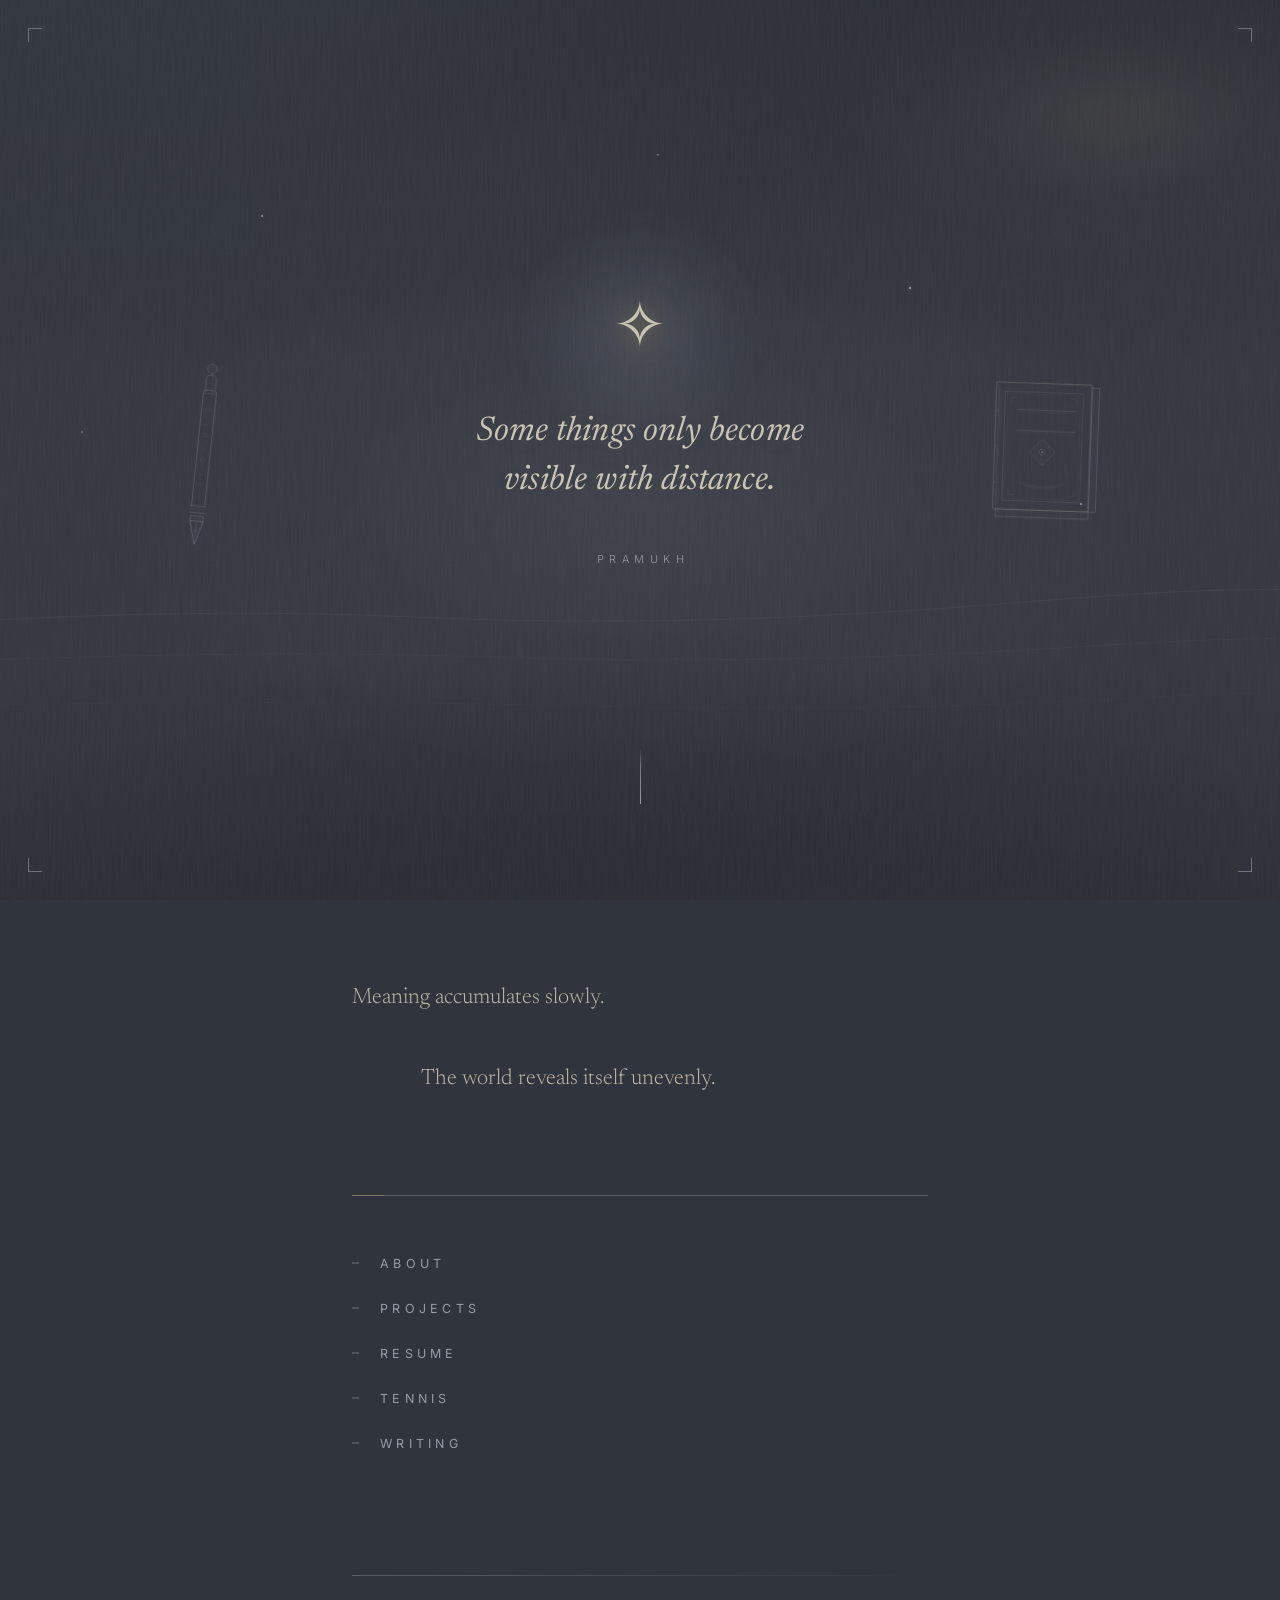
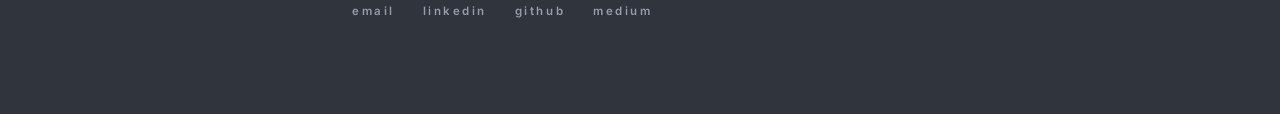
==== commit 500320fa: "Replace homepage crosshair glyph" ====
--- a/index.html
+++ b/index.html
@@ -176,19 +176,7 @@
 
     <section class="threshold-vista">
       <div class="threshold-glyph" aria-hidden="true">
-        <svg viewBox="0 0 80 80" xmlns="http://www.w3.org/2000/svg">
-          <circle cx="40" cy="40" r="22" fill="none" stroke="currentColor" stroke-width="0.55"/>
-          <line x1="6" y1="40" x2="74" y2="40" stroke="currentColor" stroke-width="0.45" stroke-opacity="0.78"/>
-          <line x1="40" y1="6" x2="40" y2="74" stroke="currentColor" stroke-width="0.45" stroke-opacity="0.78"/>
-          <circle cx="40" cy="40" r="1.6" fill="currentColor"/>
-          <!-- faint outer halo ticks -->
-          <g stroke="currentColor" stroke-width="0.4" stroke-opacity="0.45">
-            <line x1="40" y1="2" x2="40" y2="6"/>
-            <line x1="40" y1="74" x2="40" y2="78"/>
-            <line x1="2" y1="40" x2="6" y2="40"/>
-            <line x1="74" y1="40" x2="78" y2="40"/>
-          </g>
-        </svg>
+        <span class="threshold-symbol">✧</span>
       </div>
 
       <p class="threshold-fragment">
--- a/style.css
+++ b/style.css
@@ -2308,6 +2308,8 @@
   position: relative;
   width: 76px;
   height: 76px;
+  display: grid;
+  place-items: center;
   color: var(--th-text);
   opacity: 0;
   transform: translateY(8px) scale(0.96);
@@ -2341,11 +2343,12 @@
   50%      { opacity: 1;    transform: translate(-50%, -50%) scale(1.10); }
 }
 
-body.is-threshold .threshold-glyph svg {
+body.is-threshold .threshold-symbol {
   position: relative;
-  width: 100%;
-  height: 100%;
   display: block;
+  font-family: 'Newsreader', Georgia, 'Times New Roman', serif;
+  font-size: 64px;
+  line-height: 1;
   filter: drop-shadow(0 0 18px rgba(220, 200, 168, 0.18))
           drop-shadow(0 0 4px rgba(220, 213, 197, 0.10));
 }
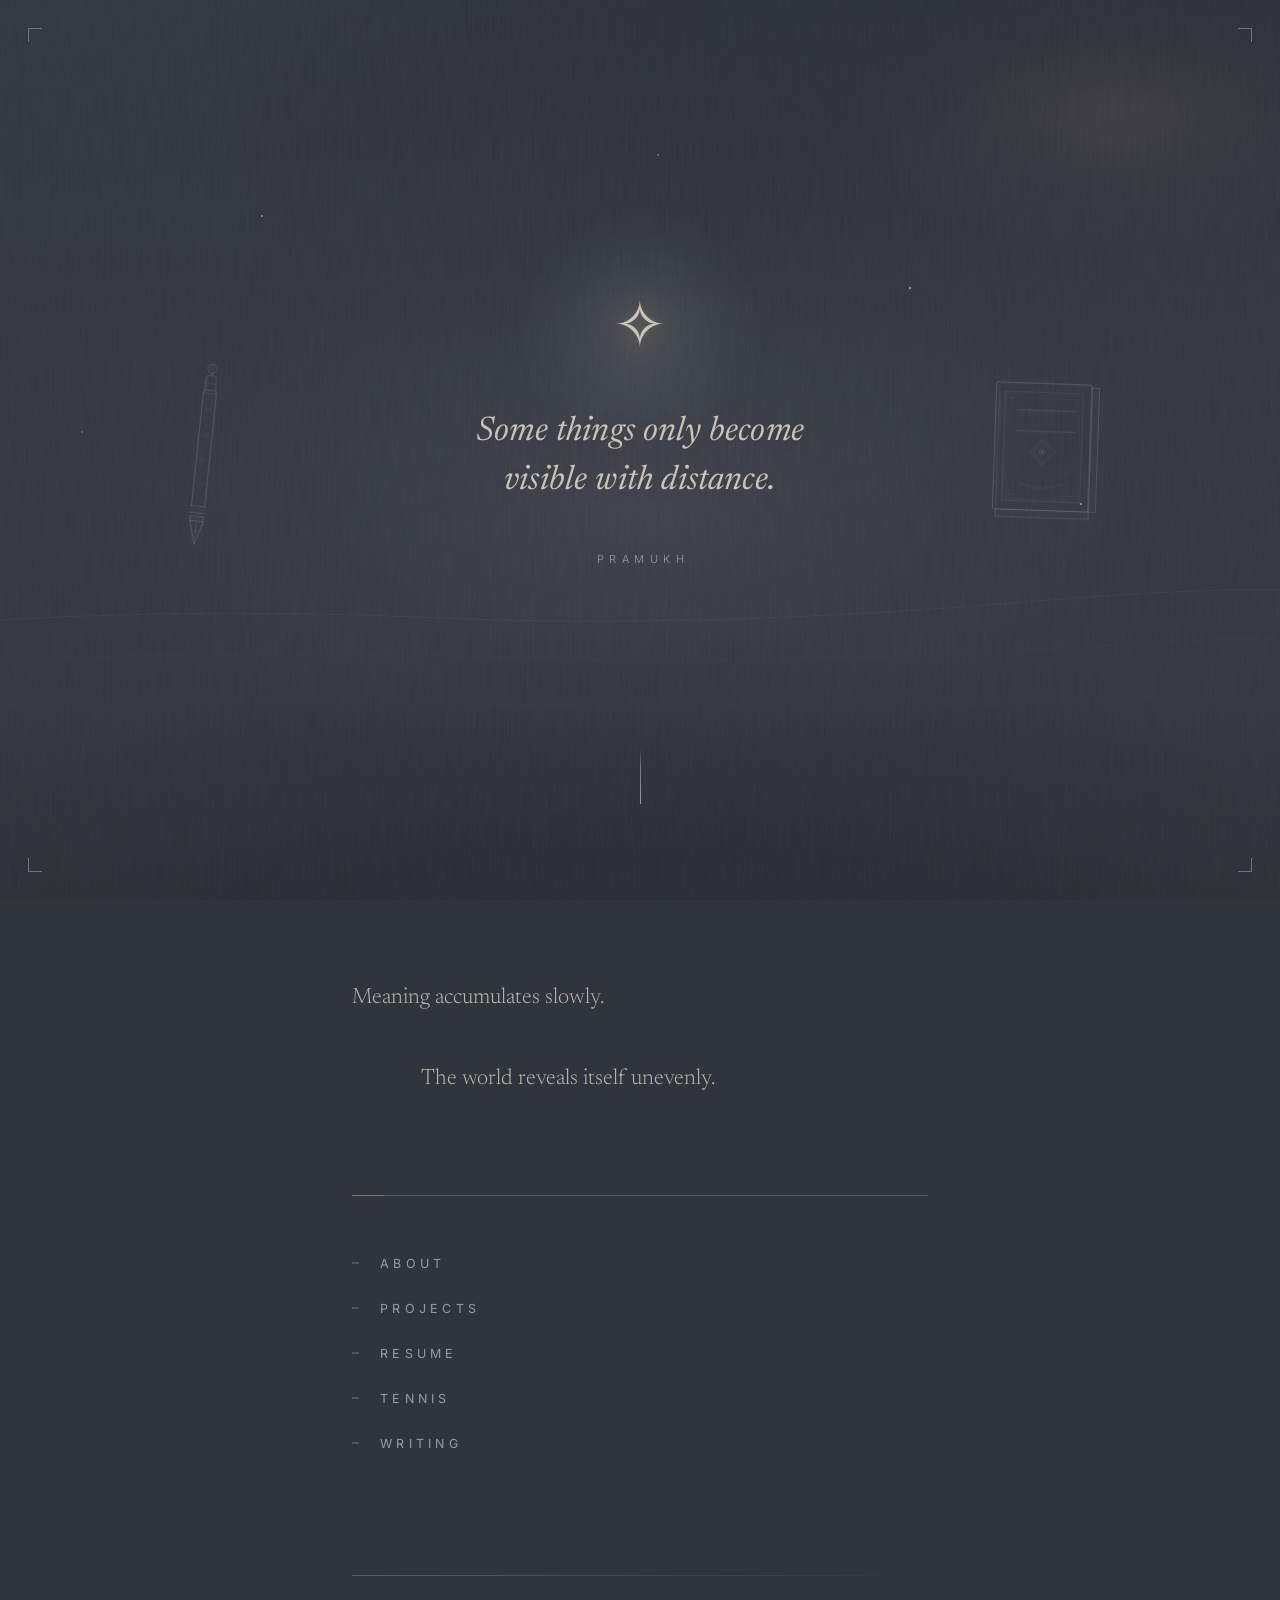
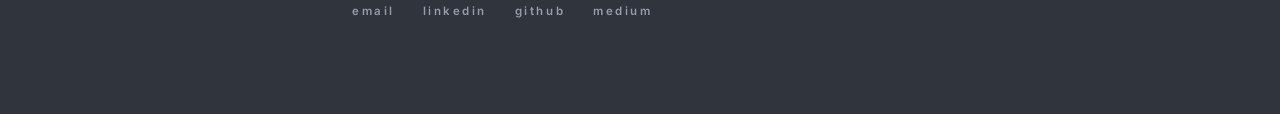
==== commit 77d37342: "Add hidden books page" ====
--- a/index.html
+++ b/index.html
@@ -4,6 +4,7 @@
   <meta charset="UTF-8" />
   <meta name="viewport" content="width=device-width, initial-scale=1.0" />
   <title>Pramukh</title>
+  <link rel="icon" type="image/svg+xml" href="assets/favicon.svg" />
   <link rel="preconnect" href="https://fonts.googleapis.com">
   <link rel="preconnect" href="https://fonts.gstatic.com" crossorigin>
   <link href="https://fonts.googleapis.com/css2?family=Newsreader:ital,opsz,wght@0,6..72,300;0,6..72,400;0,6..72,500;1,6..72,300;1,6..72,400&family=Inter:wght@300;400;500&display=swap" rel="stylesheet">
@@ -90,8 +91,8 @@
     </div>
 
     <!-- Decorative book outline — right margin -->
-    <div class="threshold-book" aria-hidden="true">
-      <svg viewBox="0 0 152 198" xmlns="http://www.w3.org/2000/svg">
+    <a class="threshold-book threshold-secret-book" href="books.html" aria-label="Open secret path" data-soft-link>
+      <svg viewBox="0 0 152 198" xmlns="http://www.w3.org/2000/svg" aria-hidden="true" focusable="false">
         <g fill="none" stroke="currentColor" vector-effect="non-scaling-stroke">
 
           <!-- Page block: bottom edge (tail), showing layered pages -->
@@ -172,7 +173,7 @@
 
         </g>
       </svg>
-    </div>
+    </a>
 
     <section class="threshold-vista">
       <div class="threshold-glyph" aria-hidden="true">
--- a/style.css
+++ b/style.css
@@ -246,6 +246,32 @@
 .resume-pdf-link:hover {
   color: #222;
   border-bottom-color: #222;
+}
+
+.resume-download {
+  margin-top: 48px;
+  padding-top: 24px;
+  border-top: 1px solid #ddd;
+  text-align: center;
+}
+
+.resume-download-link {
+  display: inline-flex;
+  align-items: center;
+  justify-content: center;
+  padding: 10px 20px;
+  border: 1px solid #1a1a1a;
+  border-radius: 4px;
+  font-size: 14px;
+  font-weight: 500;
+  color: #1a1a1a;
+  text-decoration: none;
+  transition: background 0.2s ease, color 0.2s ease;
+}
+
+.resume-download-link:hover {
+  background: #1a1a1a;
+  color: #f7f5f2;
 }
 
 /* Expand All / Collapse All button */
@@ -915,18 +941,23 @@
   transform: translateX(3px);
 }
 
-/* Personal section — visually lighter */
-.about-personal p {
-  font-size: 15px;
-  color: #555;
-  line-height: 1.75;
-}
-
-.about-personal-intro {
-  font-style: italic;
-  color: #888 !important;
-  margin-bottom: 6px !important;
-  font-size: 14px !important;
+.about-medium-cta {
+  margin-bottom: 36px;
+}
+
+.about-hint {
+  max-width: 680px;
+  margin: 0 auto;
+  padding-top: 18px;
+  border-top: 1px solid #e0ddd8;
+}
+
+.about-hint p {
+  font-family: 'Inter', -apple-system, sans-serif;
+  font-size: 13px;
+  line-height: 1.6;
+  color: #777;
+  margin: 0;
 }
 
 /* Scroll reveal */
@@ -1482,6 +1513,100 @@
   font-size: 13px;
   color: #9a8154;
   letter-spacing: 0.18em;
+}
+
+.books-read-body {
+  background: #efe8d8;
+}
+
+.books-read-page {
+  min-height: 100vh;
+  display: flex;
+  align-items: center;
+}
+
+.books-read-book {
+  width: min(760px, 100%);
+}
+
+.books-home-link {
+  position: absolute;
+  top: 28px;
+  left: 34px;
+  z-index: 4;
+  color: #8a7656;
+  font-family: 'Cormorant Garamond', Georgia, serif;
+  font-size: 24px;
+  line-height: 1;
+  text-decoration: none;
+  transition: color 0.25s ease, transform 0.25s ease;
+}
+
+.books-home-link:hover,
+.books-home-link:focus-visible {
+  color: #2a2118;
+  transform: translateX(-3px);
+}
+
+.books-home-link:focus-visible {
+  outline: 1px solid #8a7656;
+  outline-offset: 6px;
+}
+
+.books-read-title {
+  font-size: clamp(44px, 7.5vw, 82px);
+  letter-spacing: 0.01em;
+  line-height: 1.05;
+}
+
+.books-read-epigraph {
+  max-width: 520px;
+  margin: 0 auto;
+  font-family: 'Cormorant Garamond', Georgia, serif;
+  font-size: 20px;
+  font-style: italic;
+  line-height: 1.45;
+  color: #5a4a32;
+  text-align: center;
+}
+
+.books-read-shelf {
+  max-width: 580px;
+  margin: 0 auto;
+}
+
+.books-read-list {
+  list-style: decimal-leading-zero;
+  margin: 0;
+  padding-left: 44px;
+}
+
+.books-read-list li {
+  padding: 14px 0 13px 10px;
+  border-bottom: 1px solid rgba(184, 153, 104, 0.26);
+  font-family: 'Cormorant Garamond', Georgia, serif;
+  color: #b89968;
+}
+
+.books-read-list li:last-child {
+  border-bottom: none;
+}
+
+.books-read-name {
+  display: block;
+  font-family: 'Playfair Display', Georgia, serif;
+  font-size: 21px;
+  line-height: 1.25;
+  color: #4a3e2a;
+}
+
+.books-read-note {
+  display: block;
+  margin-top: 4px;
+  font-size: 15px;
+  font-style: italic;
+  line-height: 1.35;
+  color: #8a7656;
 }
 
 /* Book-page responsive */
@@ -2391,6 +2516,26 @@
   transform: translateY(-50%) rotate(2deg);
 }
 
+body.is-threshold .threshold-secret-book {
+  display: block;
+  pointer-events: auto;
+  cursor: pointer;
+  text-decoration: none;
+  outline-offset: 12px;
+  transition: opacity 0.6s ease, transform 0.6s ease, filter 0.6s ease;
+}
+
+body.is-threshold .threshold-secret-book:hover,
+body.is-threshold .threshold-secret-book:focus-visible {
+  opacity: 0.92;
+  transform: translateY(-50%) rotate(1deg) scale(1.04);
+  filter: drop-shadow(0 0 18px rgba(220, 200, 168, 0.18));
+}
+
+body.is-threshold .threshold-secret-book:focus-visible {
+  outline: 1px solid var(--th-quiet);
+}
+
 body.is-threshold .threshold-pen {
   /* Pulled inward toward the center of the composition */
   left: clamp(110px, 14vw, 240px);
@@ -2725,6 +2870,21 @@
   body.is-threshold .threshold-book {
     display: none;
   }
+
+  body.is-threshold .threshold-secret-book {
+    display: block;
+    top: auto;
+    right: clamp(28px, 6vw, 64px);
+    bottom: clamp(72px, 10vh, 112px);
+    height: 78px;
+    width: 60px;
+    transform: rotate(2deg);
+  }
+
+  body.is-threshold .threshold-secret-book:hover,
+  body.is-threshold .threshold-secret-book:focus-visible {
+    transform: rotate(1deg) scale(1.05);
+  }
 }
 
 @media (max-width: 480px) {
@@ -2733,4 +2893,10 @@
   body.is-threshold .threshold-name { letter-spacing: 0.42em; }
   body.is-threshold .reverie-fragments li:nth-child(2),
   body.is-threshold .reverie-fragments li:nth-child(3) { padding-left: 0; }
-}
+  body.is-threshold .threshold-secret-book {
+    right: 22px;
+    bottom: 34px;
+    height: 58px;
+    width: 45px;
+  }
+}
